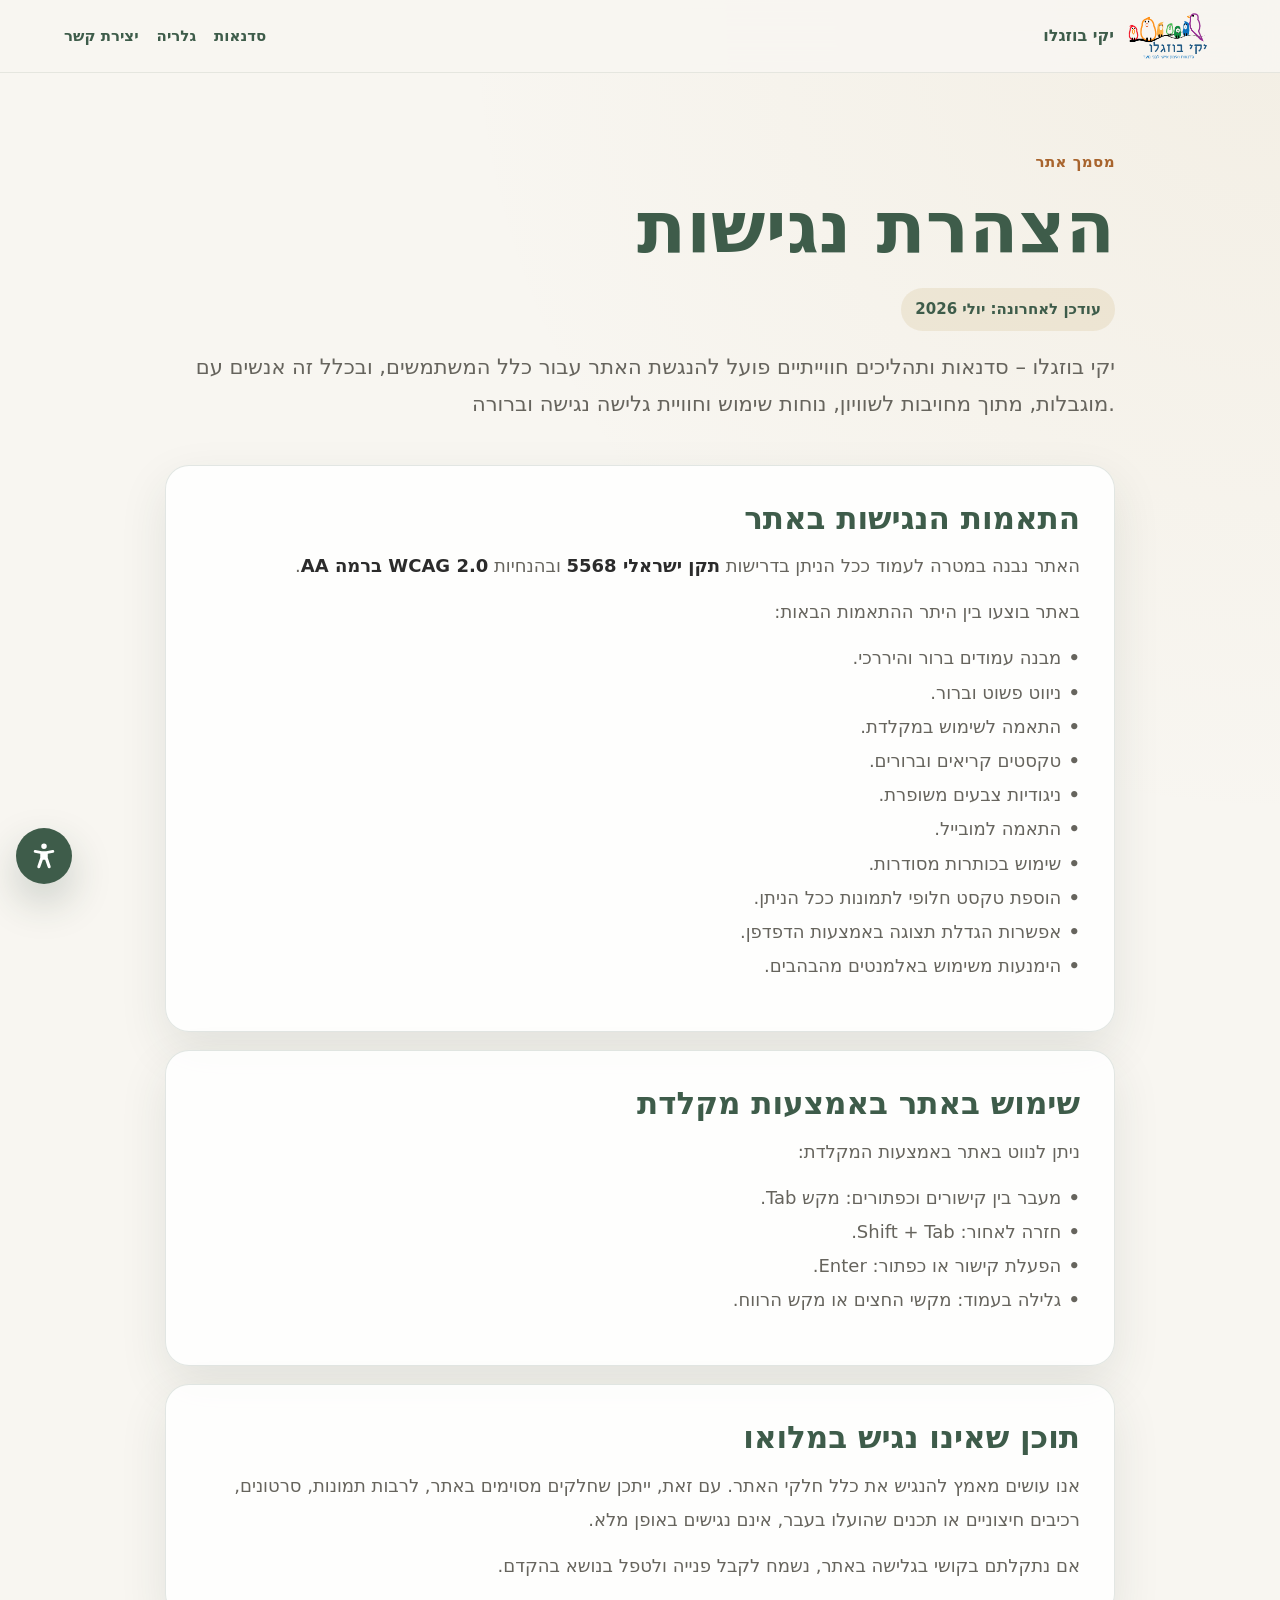
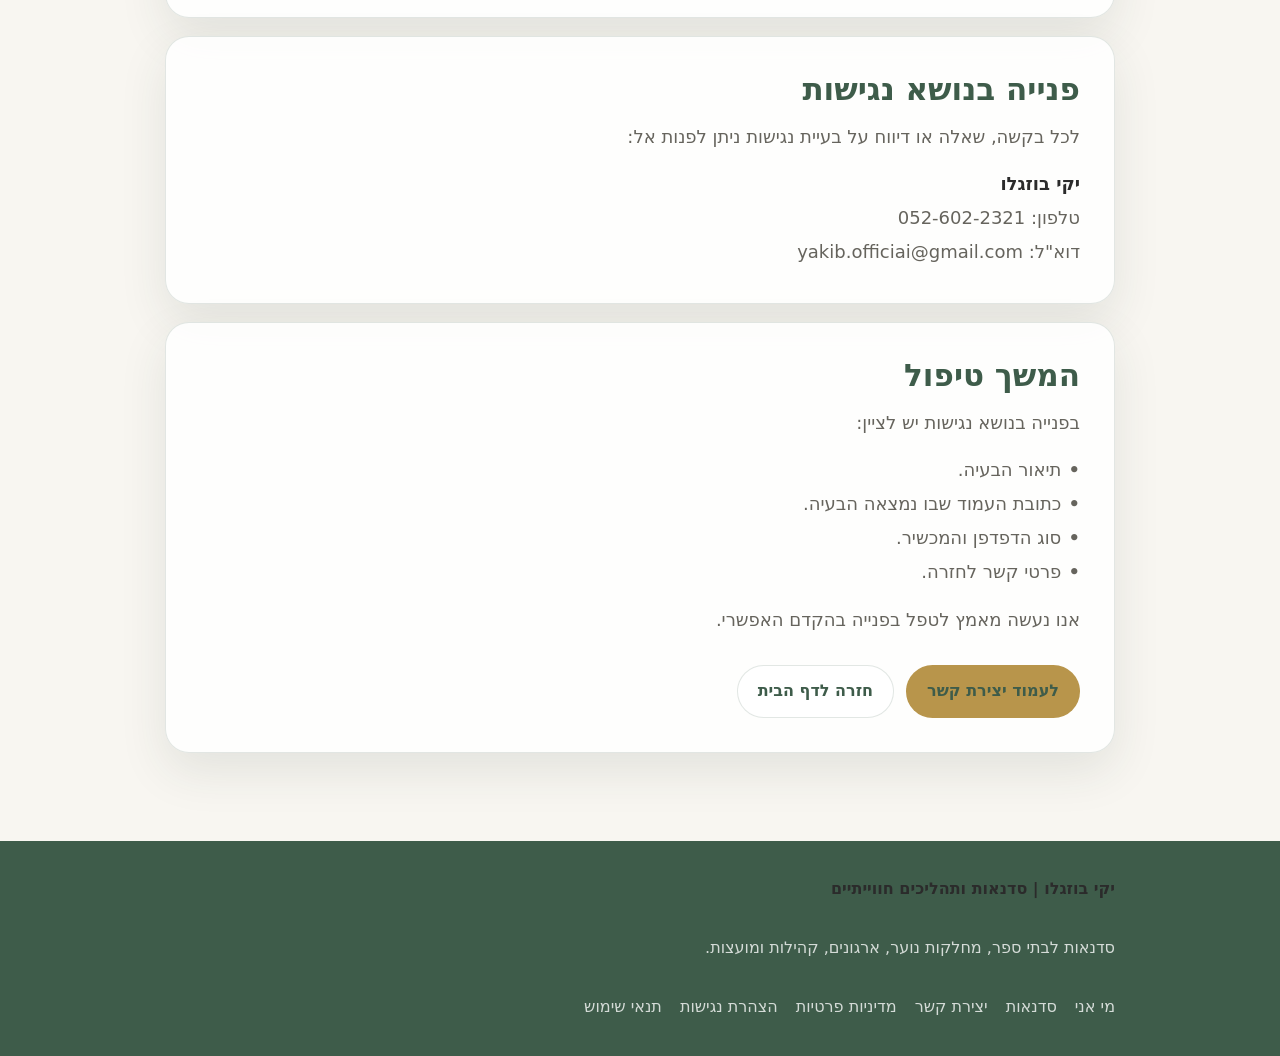
==== accessibility.html @ ad482c06 "Add files via upload" ====
<!doctype html>
<html lang="he" dir="ltr">
  <head>
    <meta charset="utf-8">
    <meta name="viewport" content="width=device-width, initial-scale=1">
    <title>הצהרת נגישות | יקי בוזגלו</title>
    <style>
      :root {
        --forest: #3e5c4a;
        --olive: #6f7f55;
        --cream: #f8f6f1;
        --sand: #ebe5d7;
        --gold: #b8954b;
        --ink: #2b2b2b;
        --muted: #66645d;
        --white: #ffffff;
        --line: rgba(62, 92, 74, .15);
        --gold-strong: #a8642d;
        --shadow: 0 18px 48px rgba(38, 63, 49, .1);
        --radius: 24px;
      }

      * { box-sizing: border-box; }

      html {
        scroll-behavior: smooth;
        direction: ltr;
      }

      body {
        margin: 0;
        background:
          radial-gradient(circle at top right, rgba(184, 149, 75, .08), transparent 28%),
          var(--cream);
        color: var(--ink);
        font-family: system-ui, -apple-system, BlinkMacSystemFont, "Segoe UI", sans-serif;
        line-height: 1.8;
        direction: ltr;
        overflow-x: hidden;
      }

      a {
        color: inherit;
      }

      .site-header {
        position: sticky;
        top: 0;
        z-index: 10;
        display: flex;
        align-items: center;
        justify-content: space-between;
        gap: 24px;
        padding: 12px clamp(18px, 5vw, 72px);
        background: rgba(248, 246, 241, .92);
        backdrop-filter: blur(18px);
        border-bottom: 1px solid rgba(62, 92, 74, .1);
        direction: rtl;
      }

      .brand {
        display: inline-flex;
        align-items: center;
        gap: 10px;
        color: var(--forest);
        font-weight: 900;
        text-decoration: none;
      }

      .brand img {
        width: 92px;
        height: 48px;
        object-fit: contain;
      }

      .top-links {
        display: flex;
        align-items: center;
        gap: 18px;
        color: var(--forest);
        font-size: 15px;
        font-weight: 800;
      }

      .top-links a {
        text-decoration: none;
      }

      .content-shell {
        width: calc(100% - 36px);
        max-width: 950px;
        margin-inline: auto;
        padding: clamp(38px, 6vw, 76px) 0 clamp(48px, 7vw, 88px);
        direction: ltr;
        text-align: right;
      }

      .page-hero {
        margin-bottom: clamp(24px, 4vw, 42px);
        direction: ltr;
      }

      .eyebrow {
        margin: 0 0 8px;
        color: var(--gold-strong);
        font-size: 15px;
        font-weight: 900;
        letter-spacing: .03em;
      }

      h1,
      h2 {
        margin: 0;
        color: var(--forest);
        line-height: 1.2;
      }

      h1 {
        font-size: clamp(42px, 7vw, 72px);
        overflow-wrap: anywhere;
      }

      .intro {
        margin: 18px 0 0;
        color: var(--muted);
        font-size: clamp(18px, 2vw, 21px);
        line-height: 1.75;
      }

      .updated {
        display: inline-flex;
        margin-top: 18px;
        padding: 8px 14px;
        border-radius: 999px;
        background: rgba(184, 149, 75, .14);
        color: var(--forest);
        font-size: 15px;
        font-weight: 900;
      }

      .accessibility-list {
        display: grid;
        gap: 18px;
      }

      .accessibility-card {
        scroll-margin-top: 96px;
        padding: clamp(22px, 3.5vw, 34px);
        border: 1px solid var(--line);
        border-radius: var(--radius);
        background: rgba(255, 255, 255, .86);
        box-shadow: var(--shadow);
        direction: rtl;
        text-align: right;
      }

      .accessibility-card h2 {
        margin-bottom: 12px;
        font-size: clamp(24px, 3vw, 31px);
        overflow-wrap: anywhere;
      }

      .accessibility-card p,
      .accessibility-card li {
        color: var(--muted);
        font-size: 18px;
        line-height: 1.9;
        overflow-wrap: anywhere;
      }

      .accessibility-card p {
        margin: 0 0 12px;
      }

      .accessibility-card p:last-child {
        margin-bottom: 0;
      }

      .accessibility-card ul {
        margin: 8px 0 14px;
        padding: 0;
        direction: rtl;
        text-align: right;
        list-style: none;
      }

      .accessibility-card li {
        display: grid;
        grid-template-columns: auto 1fr;
        gap: .45rem;
        align-items: start;
        direction: rtl;
        text-align: right;
      }

      .accessibility-card li::before {
        content: "•";
        color: var(--muted);
        font-weight: 900;
        line-height: inherit;
      }

      strong {
        color: var(--ink);
        font-weight: 900;
      }

      .actions {
        display: flex;
        flex-wrap: wrap;
        gap: 12px;
        margin-top: 28px;
      }

      .button {
        display: inline-flex;
        align-items: center;
        justify-content: center;
        min-height: 46px;
        padding: 11px 20px;
        border-radius: 999px;
        border: 1px solid transparent;
        background: var(--gold);
        color: var(--forest);
        font-weight: 900;
        text-decoration: none;
        transition: transform .22s ease, box-shadow .22s ease;
      }

      .button:hover {
        transform: translateY(-2px);
        box-shadow: 0 14px 32px rgba(38, 63, 49, .13);
      }

      .button.secondary {
        border-color: var(--line);
        background: var(--white);
      }

      .site-footer {
        padding: 34px clamp(18px, 5vw, 72px);
        background: var(--forest);
        color: var(--white);
        direction: rtl;
      }

      .footer-inner {
        width: min(950px, 100%);
        margin-inline: auto;
        display: grid;
        gap: 14px;
      }

      .site-footer p,
      .site-footer a {
        color: rgba(255, 255, 255, .78);
      }

      .footer-links {
        display: flex;
        flex-wrap: wrap;
        gap: 10px 18px;
      }

      .footer-links a {
        text-decoration: none;
      }

      @media (max-width: 640px) {
        .site-header {
          justify-content: center;
          padding-block: 8px;
        }

        .brand img {
          width: 86px;
          height: 44px;
        }

        .brand span,
        .top-links {
          display: none;
        }

        .content-shell {
          width: 100%;
          max-width: none;
          padding: 34px 14px 48px;
        }

        .accessibility-card {
          width: 100%;
          padding: 20px;
          border-radius: 20px;
        }

        h1 {
          font-size: 34px;
        }

        .accessibility-card h2 {
          font-size: 22px;
        }

        .accessibility-card p,
        .accessibility-card li {
          font-size: 16px;
          line-height: 1.85;
        }
      }
    </style>
    <link rel="stylesheet" href="assets/css/accessibility-widget.css">
  </head>
  <body>
    <header class="site-header">
      <a class="brand" href="index.html" aria-label="חזרה לדף הבית">
        <img src="assets/images/logo.png" alt="לוגו יקי בוזגלו">
        <span>יקי בוזגלו</span>
      </a>
      <nav class="top-links" aria-label="ניווט עמוד הצהרת נגישות">
        <a href="index.html#workshops">סדנאות</a>
        <a href="index.html#gallery">גלריה</a>
        <a href="index.html#contact">יצירת קשר</a>
      </nav>
    </header>

    <main class="content-shell">
      <section class="page-hero" aria-labelledby="accessibility-title">
        <p class="eyebrow">מסמך אתר</p>
        <h1 id="accessibility-title">הצהרת נגישות</h1>
        <span class="updated">עודכן לאחרונה: יולי 2026</span>
        <p class="intro">יקי בוזגלו – סדנאות ותהליכים חווייתיים פועל להנגשת האתר עבור כלל המשתמשים, ובכלל זה אנשים עם מוגבלות, מתוך מחויבות לשוויון, נוחות שימוש וחוויית גלישה נגישה וברורה.</p>
      </section>

      <section class="accessibility-list" aria-label="סעיפי הצהרת הנגישות">
        <article class="accessibility-card" id="site-adjustments">
          <h2>התאמות הנגישות באתר</h2>
          <p>האתר נבנה במטרה לעמוד ככל הניתן בדרישות <strong>תקן ישראלי 5568</strong> ובהנחיות <strong>WCAG 2.0 ברמה AA</strong>.</p>
          <p>באתר בוצעו בין היתר ההתאמות הבאות:</p>
          <ul>
            <li>מבנה עמודים ברור והיררכי.</li>
            <li>ניווט פשוט וברור.</li>
            <li>התאמה לשימוש במקלדת.</li>
            <li>טקסטים קריאים וברורים.</li>
            <li>ניגודיות צבעים משופרת.</li>
            <li>התאמה למובייל.</li>
            <li>שימוש בכותרות מסודרות.</li>
            <li>הוספת טקסט חלופי לתמונות ככל הניתן.</li>
            <li>אפשרות הגדלת תצוגה באמצעות הדפדפן.</li>
            <li>הימנעות משימוש באלמנטים מהבהבים.</li>
          </ul>
        </article>

        <article class="accessibility-card" id="keyboard-use">
          <h2>שימוש באתר באמצעות מקלדת</h2>
          <p>ניתן לנווט באתר באמצעות המקלדת:</p>
          <ul>
            <li>מעבר בין קישורים וכפתורים: מקש Tab.</li>
            <li>חזרה לאחור: Shift + Tab.</li>
            <li>הפעלת קישור או כפתור: Enter.</li>
            <li>גלילה בעמוד: מקשי החצים או מקש הרווח.</li>
          </ul>
        </article>

        <article class="accessibility-card" id="partial-accessibility">
          <h2>תוכן שאינו נגיש במלואו</h2>
          <p>אנו עושים מאמץ להנגיש את כלל חלקי האתר. עם זאת, ייתכן שחלקים מסוימים באתר, לרבות תמונות, סרטונים, רכיבים חיצוניים או תכנים שהועלו בעבר, אינם נגישים באופן מלא.</p>
          <p>אם נתקלתם בקושי בגלישה באתר, נשמח לקבל פנייה ולטפל בנושא בהקדם.</p>
        </article>

        <article class="accessibility-card" id="accessibility-contact">
          <h2>פנייה בנושא נגישות</h2>
          <p>לכל בקשה, שאלה או דיווח על בעיית נגישות ניתן לפנות אל:</p>
          <p><strong>יקי בוזגלו</strong><br>טלפון: 052-602-2321<br>דוא"ל: yakib.officiai@gmail.com</p>
        </article>

        <article class="accessibility-card" id="follow-up">
          <h2>המשך טיפול</h2>
          <p>בפנייה בנושא נגישות יש לציין:</p>
          <ul>
            <li>תיאור הבעיה.</li>
            <li>כתובת העמוד שבו נמצאה הבעיה.</li>
            <li>סוג הדפדפן והמכשיר.</li>
            <li>פרטי קשר לחזרה.</li>
          </ul>
          <p>אנו נעשה מאמץ לטפל בפנייה בהקדם האפשרי.</p>
          <div class="actions">
            <a class="button" href="index.html#contact">לעמוד יצירת קשר</a>
            <a class="button secondary" href="index.html">חזרה לדף הבית</a>
          </div>
        </article>
      </section>
    </main>

    <footer class="site-footer">
      <div class="footer-inner">
        <strong>יקי בוזגלו | סדנאות ותהליכים חווייתיים</strong>
        <p>סדנאות לבתי ספר, מחלקות נוער, ארגונים, קהילות ומועצות.</p>
        <div class="footer-links">
          <a href="index.html#about">מי אני</a>
          <a href="index.html#workshops">סדנאות</a>
          <a href="index.html#contact">יצירת קשר</a>
          <a href="privacy.html">מדיניות פרטיות</a>
          <a href="accessibility.html">הצהרת נגישות</a>
          <a href="terms.html">תנאי שימוש</a>
        </div>
      </div>
    </footer>
    <script src="assets/js/accessibility-widget.js"></script>
  </body>
</html>
---- assets/css/accessibility-widget.css ----
.accessibility-widget {
  position: fixed;
  left: max(16px, env(safe-area-inset-left));
  bottom: max(16px, env(safe-area-inset-bottom));
  z-index: 9999;
  direction: rtl;
  font-family: system-ui, -apple-system, BlinkMacSystemFont, "Segoe UI", sans-serif;
}

.accessibility-toggle {
  width: 56px;
  height: 56px;
  display: grid;
  place-items: center;
  border: 0;
  border-radius: 50%;
  background: #3e5c4a;
  color: #ffffff;
  box-shadow: 0 18px 42px rgba(38, 63, 49, .22);
  cursor: pointer;
  transition: transform .22s ease, box-shadow .22s ease, background .22s ease;
}

.accessibility-toggle:hover,
.accessibility-toggle:focus-visible {
  transform: translateY(-2px);
  background: #324d3d;
  box-shadow: 0 20px 48px rgba(38, 63, 49, .28);
}

.accessibility-toggle:focus-visible,
.accessibility-panel button:focus-visible {
  outline: 3px solid #b8954b;
  outline-offset: 3px;
}

.accessibility-toggle svg {
  width: 30px;
  height: 30px;
  fill: currentColor;
}

.accessibility-panel {
  position: absolute;
  left: 0;
  bottom: 70px;
  width: min(310px, calc(100vw - 32px));
  padding: 16px;
  border: 1px solid rgba(62, 92, 74, .16);
  border-radius: 22px;
  background: rgba(255, 255, 255, .96);
  box-shadow: 0 24px 70px rgba(38, 63, 49, .18);
  color: #2b2b2b;
  opacity: 0;
  visibility: hidden;
  transform: translateY(10px);
  transition: opacity .2s ease, transform .2s ease, visibility .2s ease;
}

.accessibility-widget.is-open .accessibility-panel {
  opacity: 1;
  visibility: visible;
  transform: translateY(0);
}

.accessibility-panel h2 {
  margin: 0 0 6px;
  color: #3e5c4a;
  font-size: 20px;
  line-height: 1.25;
}

.accessibility-panel p {
  margin: 0 0 12px;
  color: #66645d;
  font-size: 14px;
  line-height: 1.55;
}

.accessibility-actions {
  display: grid;
  gap: 8px;
}

.accessibility-actions button {
  width: 100%;
  min-height: 42px;
  display: flex;
  align-items: center;
  justify-content: space-between;
  gap: 12px;
  padding: 9px 12px;
  border: 1px solid rgba(62, 92, 74, .14);
  border-radius: 14px;
  background: #f8f6f1;
  color: #2b2b2b;
  font: inherit;
  font-size: 15px;
  font-weight: 800;
  text-align: right;
  cursor: pointer;
  transition: background .18s ease, border-color .18s ease, transform .18s ease;
}

.accessibility-actions button:hover {
  transform: translateY(-1px);
  border-color: rgba(184, 149, 75, .38);
  background: #ffffff;
}

.accessibility-actions button[aria-pressed="true"] {
  border-color: rgba(62, 92, 74, .45);
  background: rgba(62, 92, 74, .1);
  color: #3e5c4a;
}

.accessibility-actions .accessibility-reset {
  margin-top: 4px;
  justify-content: center;
  background: #3e5c4a;
  color: #ffffff;
}

html[data-accessibility-text="large"] body :where(p, li, a, button, input, textarea, select, label, span, h1, h2, h3, h4, h5, h6) {
  font-size: calc(1em * 1.1) !important;
}

html[data-accessibility-text="small"] body :where(p, li, a, button, input, textarea, select, label, span, h1, h2, h3, h4, h5, h6) {
  font-size: calc(1em * .94) !important;
}

html.accessibility-readable-font body,
html.accessibility-readable-font body * {
  font-family: Arial, Helvetica, sans-serif !important;
}

html.accessibility-highlight-links a {
  text-decoration: underline !important;
  text-decoration-thickness: 2px !important;
  text-underline-offset: .22em !important;
}

html.accessibility-high-contrast body {
  background: #ffffff !important;
  color: #111111 !important;
}

html.accessibility-high-contrast body :where(p, li, span, h1, h2, h3, h4, h5, h6, label, strong) {
  color: #111111 !important;
}

html.accessibility-high-contrast body :where(a, button) {
  color: #000000 !important;
}

html.accessibility-high-contrast body :where(.card, .policy-card, .term-card, .accessibility-card, .workshop-card, .contact-panel, .team-panel, .partners-carousel, .accessibility-panel) {
  border-color: #000000 !important;
  background: #ffffff !important;
  box-shadow: none !important;
}

html.accessibility-dark-mode body {
  background: #171b18 !important;
  color: #f8f6f1 !important;
}

html.accessibility-dark-mode body :where(.section, .soft-band, .card, .policy-card, .term-card, .accessibility-card, .workshop-card, .contact-panel, .team-panel, .partners-carousel, .accessibility-panel) {
  background: #202820 !important;
  color: #f8f6f1 !important;
  border-color: rgba(248, 246, 241, .22) !important;
}

html.accessibility-dark-mode body :where(p, li, span, h1, h2, h3, h4, h5, h6, label, strong, a) {
  color: #f8f6f1 !important;
}

@media (max-width: 640px) {
  .accessibility-toggle {
    width: 50px;
    height: 50px;
  }

  .accessibility-toggle svg {
    width: 27px;
    height: 27px;
  }

  .accessibility-panel {
    bottom: 62px;
  }
}
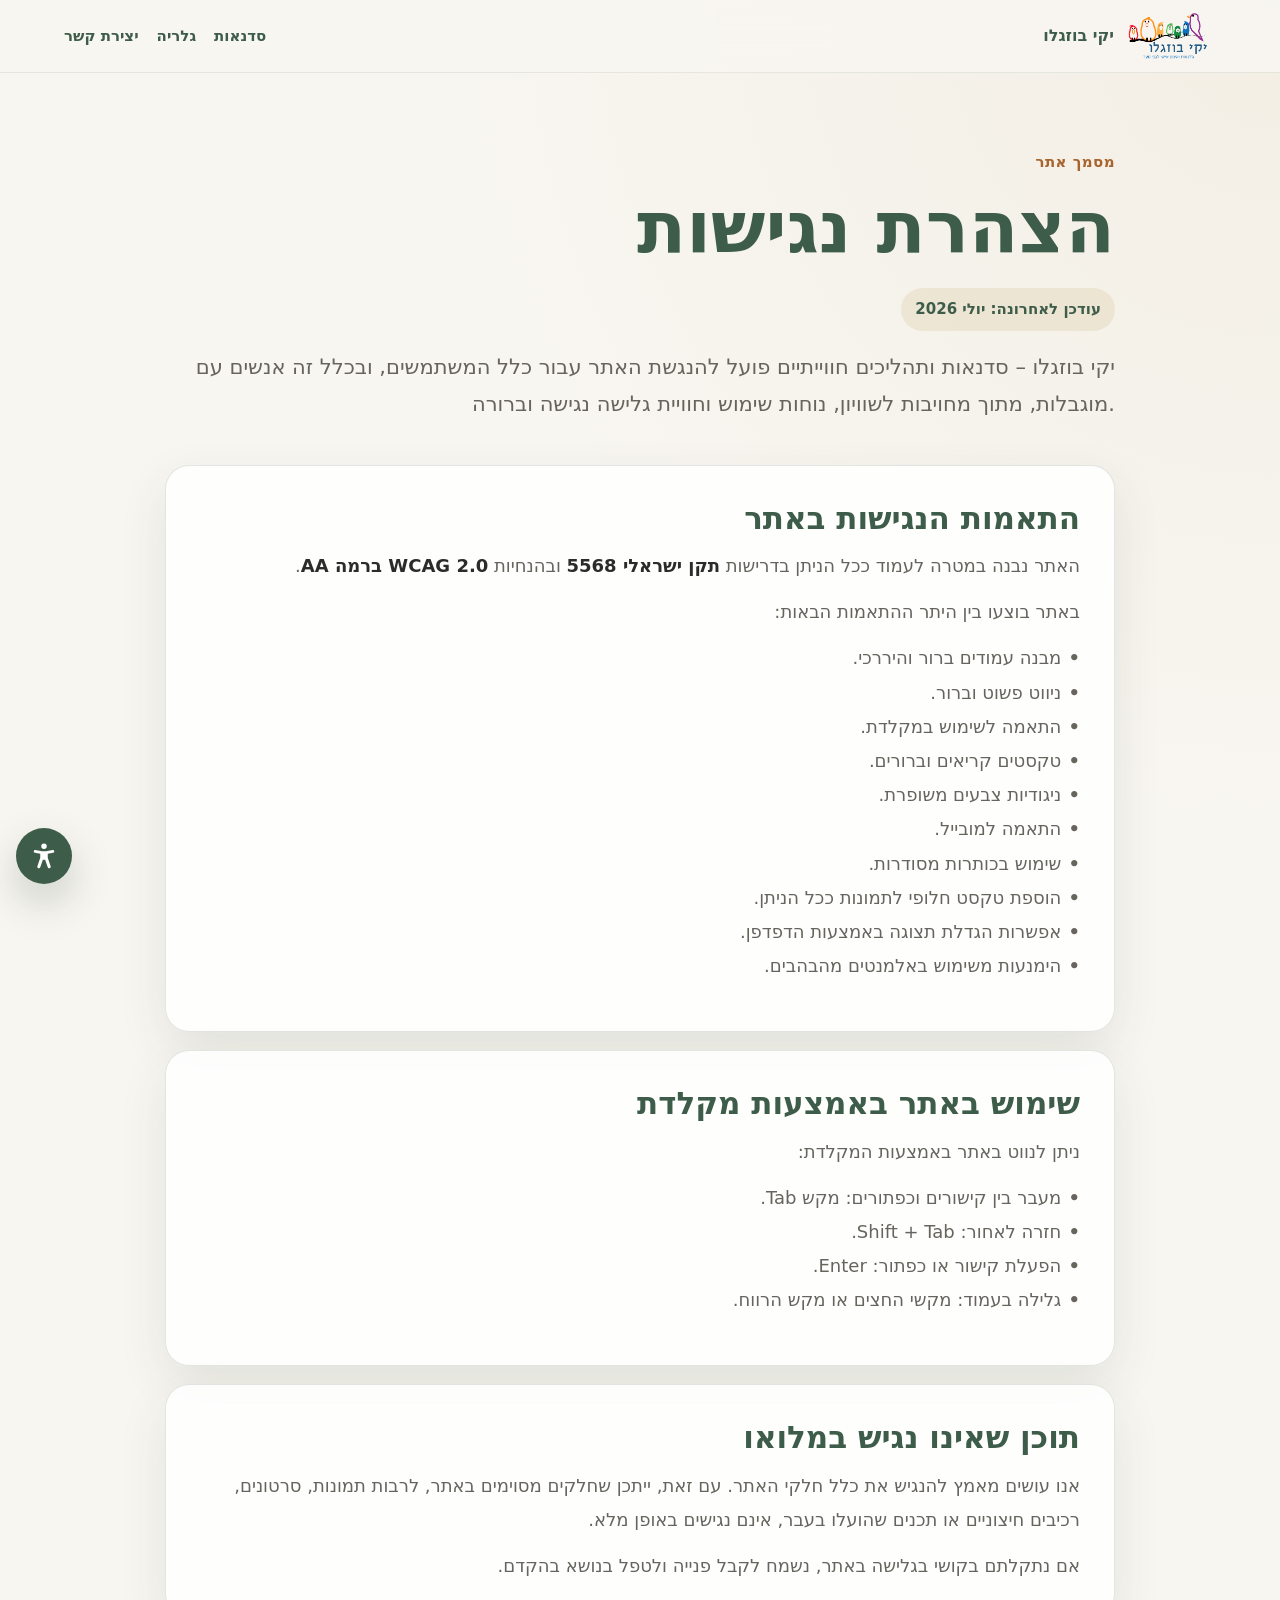
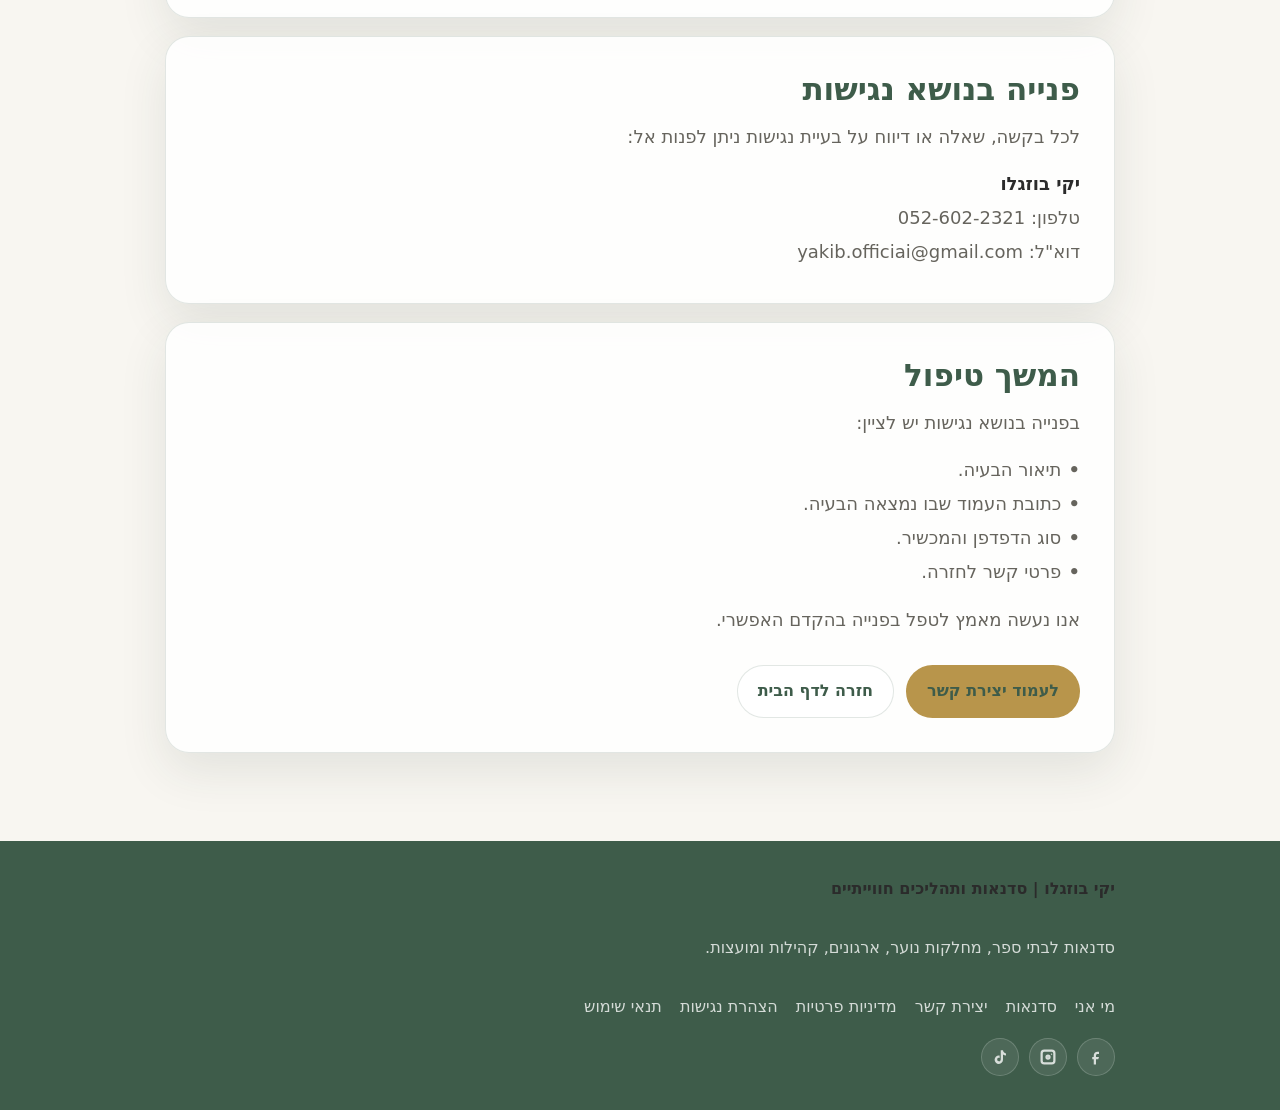
==== commit 56731b57: "Fix Netlify form detection" ====
--- a/accessibility.html
+++ b/accessibility.html
@@ -266,6 +266,52 @@
         text-decoration: none;
       }
 
+      .social-links {
+        display: flex;
+        flex-wrap: wrap;
+        align-items: center;
+        gap: 10px;
+        margin-top: 2px;
+      }
+
+      .social-link {
+        display: inline-flex;
+        width: 38px;
+        height: 38px;
+        align-items: center;
+        justify-content: center;
+        border: 1px solid rgba(255, 255, 255, .18);
+        border-radius: 999px;
+        background: rgba(255, 255, 255, .08);
+        color: var(--white);
+        text-decoration: none;
+        transition: transform .22s ease, background .22s ease, border-color .22s ease;
+      }
+
+      .social-link:hover {
+        transform: translateY(-2px);
+        border-color: rgba(255, 255, 255, .34);
+        background: rgba(255, 255, 255, .15);
+      }
+
+      .social-link svg {
+        width: 18px;
+        height: 18px;
+        fill: currentColor;
+      }
+
+      .sr-only {
+        position: absolute;
+        width: 1px;
+        height: 1px;
+        padding: 0;
+        margin: -1px;
+        overflow: hidden;
+        clip: rect(0, 0, 0, 0);
+        white-space: nowrap;
+        border: 0;
+      }
+
       @media (max-width: 640px) {
         .site-header {
           justify-content: center;
@@ -404,8 +450,20 @@
           <a href="accessibility.html">הצהרת נגישות</a>
           <a href="terms.html">תנאי שימוש</a>
         </div>
+        <div class="social-links" aria-label="רשתות חברתיות">
+          <a class="social-link" href="coming-soon.html" data-social-link="facebook" aria-label="Facebook">
+            <svg viewBox="0 0 24 24" aria-hidden="true"><path d="M14 8h2V5h-2c-3 0-5 2-5 5v2H7v3h2v7h3v-7h3l1-3h-4v-2c0-1.1.9-2 2-2Z"/></svg>
+          </a>
+          <a class="social-link" href="coming-soon.html" data-social-link="instagram" aria-label="Instagram">
+            <svg viewBox="0 0 24 24" aria-hidden="true"><path d="M7 2h10a5 5 0 0 1 5 5v10a5 5 0 0 1-5 5H7a5 5 0 0 1-5-5V7a5 5 0 0 1 5-5Zm0 3a2 2 0 0 0-2 2v10a2 2 0 0 0 2 2h10a2 2 0 0 0 2-2V7a2 2 0 0 0-2-2H7Zm5 3.5A3.5 3.5 0 1 1 12 15.5 3.5 3.5 0 0 1 12 8.5Zm0 3A.5.5 0 1 0 12 12.5.5.5 0 0 0 12 11.5Zm4.8-4.2a.9.9 0 1 1 0 1.8.9.9 0 0 1 0-1.8Z"/></svg>
+          </a>
+          <a class="social-link" href="coming-soon.html" data-social-link="tiktok" aria-label="TikTok">
+            <svg viewBox="0 0 24 24" aria-hidden="true"><path d="M16 3c.3 2.2 1.7 3.8 4 4.2V10a7.2 7.2 0 0 1-4-1.2v6.6A5.6 5.6 0 1 1 10.4 10c.4 0 .8 0 1.1.1v3.1a2.4 2.4 0 1 0 1.5 2.2V3h3Z"/></svg>
+          </a>
+        </div>
       </div>
     </footer>
+    <script src="assets/js/social-links.js"></script>
     <script src="assets/js/accessibility-widget.js"></script>
   </body>
 </html>
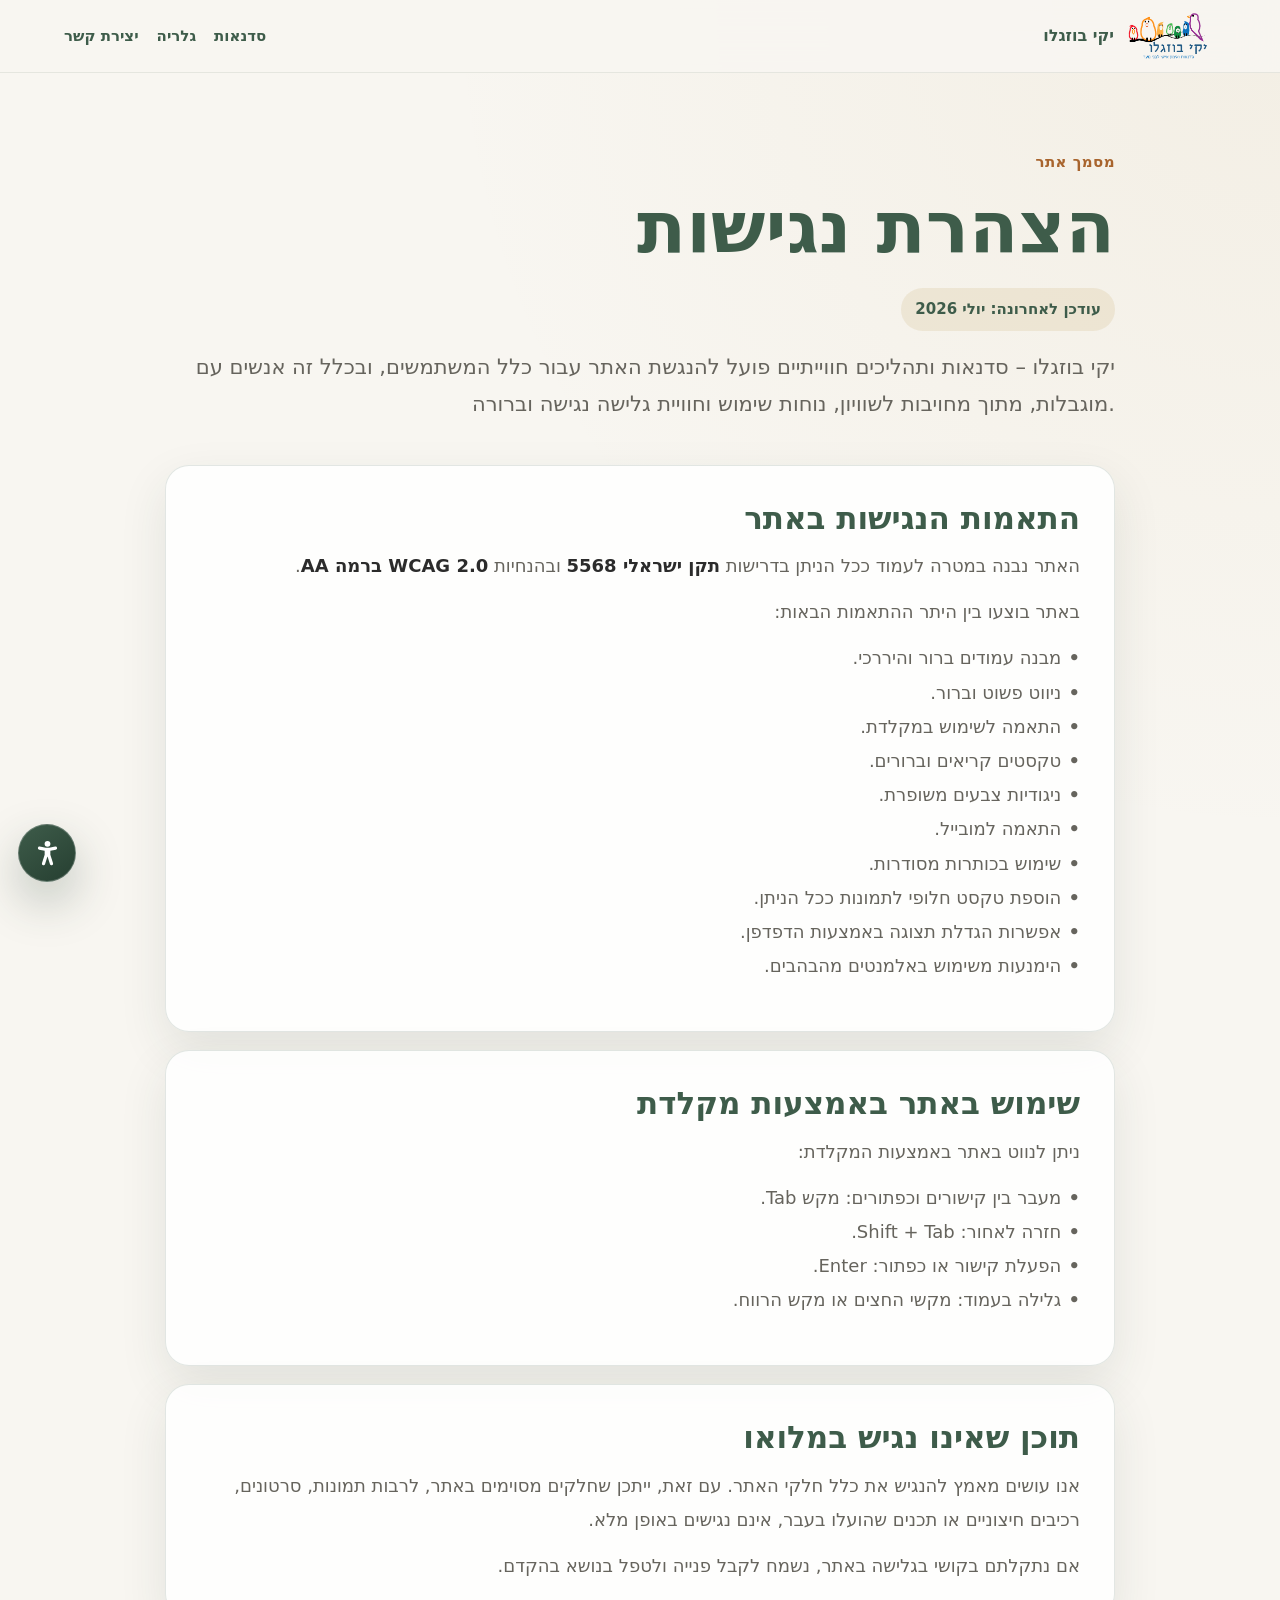
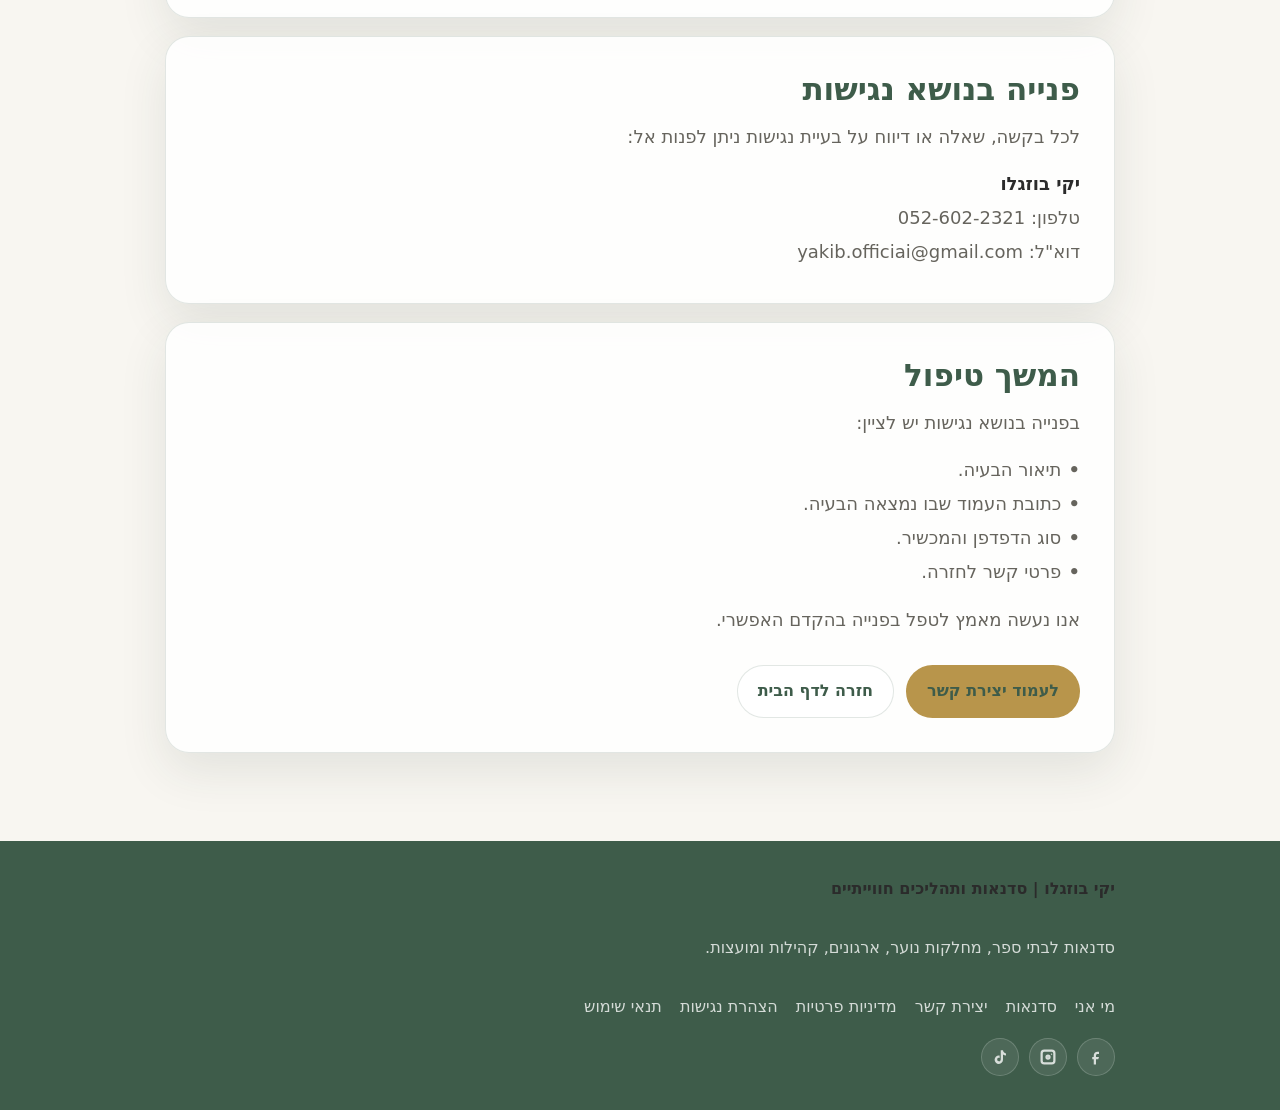
==== commit ec05000d: "Improve internal return scroll behavior" ====
--- a/accessibility.html
+++ b/accessibility.html
@@ -359,7 +359,7 @@
   </head>
   <body>
     <header class="site-header">
-      <a class="brand" href="index.html" aria-label="חזרה לדף הבית">
+      <a class="brand" href="index.html?restoreScroll=1" aria-label="חזרה לדף הבית">
         <img src="assets/images/logo.png" alt="לוגו יקי בוזגלו">
         <span>יקי בוזגלו</span>
       </a>
@@ -432,7 +432,7 @@
           <p>אנו נעשה מאמץ לטפל בפנייה בהקדם האפשרי.</p>
           <div class="actions">
             <a class="button" href="index.html#contact">לעמוד יצירת קשר</a>
-            <a class="button secondary" href="index.html">חזרה לדף הבית</a>
+            <a class="button secondary" href="index.html?restoreScroll=1">חזרה לדף הבית</a>
           </div>
         </article>
       </section>
--- a/assets/css/accessibility-widget.css
+++ b/assets/css/accessibility-widget.css
@@ -1,22 +1,22 @@
 .accessibility-widget {
   position: fixed;
-  left: max(16px, env(safe-area-inset-left));
-  bottom: max(16px, env(safe-area-inset-bottom));
+  left: max(18px, env(safe-area-inset-left));
+  bottom: max(18px, env(safe-area-inset-bottom));
   z-index: 9999;
   direction: rtl;
   font-family: system-ui, -apple-system, BlinkMacSystemFont, "Segoe UI", sans-serif;
 }
 
 .accessibility-toggle {
-  width: 56px;
-  height: 56px;
+  width: 58px;
+  height: 58px;
   display: grid;
   place-items: center;
-  border: 0;
+  border: 1px solid rgba(255, 255, 255, .24);
   border-radius: 50%;
-  background: #3e5c4a;
-  color: #ffffff;
-  box-shadow: 0 18px 42px rgba(38, 63, 49, .22);
+  background: linear-gradient(145deg, #3e5c4a, #263f31);
+  color: #ffffff;
+  box-shadow: 0 20px 48px rgba(38, 63, 49, .28);
   cursor: pointer;
   transition: transform .22s ease, box-shadow .22s ease, background .22s ease;
 }
@@ -24,109 +24,300 @@
 .accessibility-toggle:hover,
 .accessibility-toggle:focus-visible {
   transform: translateY(-2px);
-  background: #324d3d;
-  box-shadow: 0 20px 48px rgba(38, 63, 49, .28);
+  box-shadow: 0 24px 58px rgba(38, 63, 49, .34);
 }
 
 .accessibility-toggle:focus-visible,
-.accessibility-panel button:focus-visible {
-  outline: 3px solid #b8954b;
+.accessibility-panel :where(button, a):focus-visible {
+  outline: 3px solid #c97f3d;
   outline-offset: 3px;
 }
 
 .accessibility-toggle svg {
-  width: 30px;
-  height: 30px;
+  width: 31px;
+  height: 31px;
   fill: currentColor;
 }
 
+.accessibility-backdrop {
+  position: fixed;
+  inset: 0;
+  z-index: -1;
+  background: rgba(18, 23, 19, .2);
+  opacity: 0;
+  transition: opacity .22s ease;
+}
+
+.accessibility-widget.is-open .accessibility-backdrop {
+  opacity: 1;
+}
+
 .accessibility-panel {
-  position: absolute;
+  position: fixed;
   left: 0;
-  bottom: 70px;
-  width: min(310px, calc(100vw - 32px));
-  padding: 16px;
-  border: 1px solid rgba(62, 92, 74, .16);
-  border-radius: 22px;
-  background: rgba(255, 255, 255, .96);
-  box-shadow: 0 24px 70px rgba(38, 63, 49, .18);
+  top: 0;
+  bottom: 0;
+  width: min(430px, calc(100vw - 18px));
+  display: grid;
+  grid-template-rows: auto 1fr auto;
+  overflow: hidden;
+  border-right: 1px solid rgba(62, 92, 74, .15);
+  border-radius: 0 28px 28px 0;
+  background: #ffffff;
+  box-shadow: 24px 0 80px rgba(24, 38, 29, .24);
   color: #2b2b2b;
   opacity: 0;
   visibility: hidden;
-  transform: translateY(10px);
-  transition: opacity .2s ease, transform .2s ease, visibility .2s ease;
+  transform: translateX(-104%);
+  transition: opacity .24s ease, transform .24s ease, visibility .24s ease;
 }
 
 .accessibility-widget.is-open .accessibility-panel {
   opacity: 1;
   visibility: visible;
-  transform: translateY(0);
+  transform: translateX(0);
+}
+
+.accessibility-panel-header {
+  min-height: 142px;
+  display: grid;
+  grid-template-columns: auto 1fr;
+  align-items: start;
+  gap: 18px;
+  padding: 24px 26px 30px;
+  background: linear-gradient(135deg, #263f31, #3e5c4a);
+  color: #ffffff;
+}
+
+.accessibility-close {
+  width: 44px;
+  height: 44px;
+  display: grid;
+  place-items: center;
+  border: 1px solid rgba(255, 255, 255, .34);
+  border-radius: 50%;
+  background: rgba(255, 255, 255, .1);
+  color: #ffffff;
+  font-size: 31px;
+  line-height: 1;
+  cursor: pointer;
+}
+
+.accessibility-kicker {
+  display: inline-flex;
+  margin-bottom: 8px;
+  color: #f3c476;
+  font-size: 14px;
+  font-weight: 800;
 }
 
 .accessibility-panel h2 {
-  margin: 0 0 6px;
-  color: #3e5c4a;
+  margin: 0;
+  color: #ffffff;
+  font-size: 34px;
+  line-height: 1.15;
+}
+
+.accessibility-panel-body {
+  padding: 22px;
+  overflow-y: auto;
+  overscroll-behavior: contain;
+  background:
+    radial-gradient(circle at 18% 0%, rgba(201, 127, 61, .08), transparent 34%),
+    #f8f6f1;
+}
+
+.accessibility-group {
+  border: 1px solid rgba(62, 92, 74, .12);
+  border-radius: 22px;
+  background: rgba(255, 255, 255, .9);
+  box-shadow: 0 12px 32px rgba(38, 63, 49, .08);
+}
+
+.accessibility-group + .accessibility-group {
+  margin-top: 14px;
+}
+
+.accessibility-group-toggle {
+  width: 100%;
+  min-height: 64px;
+  display: grid;
+  grid-template-columns: 42px 1fr auto;
+  align-items: center;
+  gap: 12px;
+  padding: 12px 14px;
+  border: 0;
+  background: transparent;
+  color: #263f31;
+  font: inherit;
+  font-size: 18px;
+  font-weight: 900;
+  text-align: right;
+  cursor: pointer;
+}
+
+.accessibility-group-icon,
+.accessibility-control-icon {
+  display: grid;
+  place-items: center;
+  color: #263f31;
+  font-weight: 900;
+}
+
+.accessibility-group-icon {
+  width: 42px;
+  height: 42px;
+  border-radius: 16px;
+  background: rgba(201, 127, 61, .13);
+  color: #c97f3d;
   font-size: 20px;
-  line-height: 1.25;
-}
-
-.accessibility-panel p {
-  margin: 0 0 12px;
-  color: #66645d;
-  font-size: 14px;
-  line-height: 1.55;
-}
-
-.accessibility-actions {
-  display: grid;
+}
+
+.accessibility-group-chevron {
+  color: #c97f3d;
+  font-size: 22px;
+  transition: transform .2s ease;
+}
+
+.accessibility-group-toggle[aria-expanded="true"] .accessibility-group-chevron {
+  transform: rotate(180deg);
+}
+
+.accessibility-group-panel {
+  display: grid;
+  grid-template-columns: repeat(2, minmax(0, 1fr));
+  gap: 12px;
+  padding: 0 14px 16px;
+}
+
+.accessibility-option,
+.accessibility-stepper {
+  min-height: 112px;
+  display: grid;
+  align-content: center;
+  justify-items: center;
   gap: 8px;
-}
-
-.accessibility-actions button {
-  width: 100%;
-  min-height: 42px;
-  display: flex;
-  align-items: center;
-  justify-content: space-between;
-  gap: 12px;
-  padding: 9px 12px;
+  padding: 14px 10px;
   border: 1px solid rgba(62, 92, 74, .14);
-  border-radius: 14px;
-  background: #f8f6f1;
+  border-radius: 18px;
+  background: #ffffff;
   color: #2b2b2b;
   font: inherit;
   font-size: 15px;
-  font-weight: 800;
-  text-align: right;
-  cursor: pointer;
-  transition: background .18s ease, border-color .18s ease, transform .18s ease;
-}
-
-.accessibility-actions button:hover {
-  transform: translateY(-1px);
-  border-color: rgba(184, 149, 75, .38);
+  font-weight: 850;
+  text-align: center;
+  cursor: pointer;
+  transition: transform .18s ease, border-color .18s ease, box-shadow .18s ease, background .18s ease;
+}
+
+.accessibility-option:hover,
+.accessibility-stepper:hover {
+  transform: translateY(-2px);
+  border-color: rgba(201, 127, 61, .42);
+  box-shadow: 0 12px 26px rgba(38, 63, 49, .1);
+}
+
+.accessibility-option[aria-pressed="true"] {
+  border-color: rgba(38, 63, 49, .55);
+  background: #263f31;
+  color: #ffffff;
+}
+
+.accessibility-option[aria-pressed="true"] .accessibility-control-icon {
+  color: #f3c476;
+}
+
+.accessibility-control-icon {
+  min-height: 34px;
+  font-size: 31px;
+  line-height: 1;
+}
+
+.accessibility-control-label {
+  font-weight: 900;
+}
+
+.accessibility-stepper {
+  grid-column: 1 / -1;
+  min-height: 128px;
+}
+
+.accessibility-stepper-actions {
+  width: 100%;
+  display: grid;
+  grid-template-columns: 42px 1fr 42px;
+  align-items: center;
+  gap: 10px;
+}
+
+.accessibility-stepper-actions button {
+  width: 42px;
+  height: 42px;
+  border: 0;
+  border-radius: 50%;
+  background: #263f31;
+  color: #ffffff;
+  font-size: 24px;
+  font-weight: 900;
+  cursor: pointer;
+}
+
+.accessibility-stepper-actions output {
+  display: grid;
+  place-items: center;
+  min-height: 38px;
+  border-radius: 999px;
+  background: #f8f6f1;
+  color: #263f31;
+  font-weight: 900;
+}
+
+.accessibility-panel-footer {
+  display: grid;
+  grid-template-columns: 1fr auto;
+  align-items: center;
+  gap: 14px;
+  padding: 18px 22px max(18px, env(safe-area-inset-bottom));
+  border-top: 1px solid rgba(62, 92, 74, .12);
   background: #ffffff;
 }
 
-.accessibility-actions button[aria-pressed="true"] {
-  border-color: rgba(62, 92, 74, .45);
-  background: rgba(62, 92, 74, .1);
-  color: #3e5c4a;
-}
-
-.accessibility-actions .accessibility-reset {
-  margin-top: 4px;
-  justify-content: center;
-  background: #3e5c4a;
-  color: #ffffff;
-}
-
-html[data-accessibility-text="large"] body :where(p, li, a, button, input, textarea, select, label, span, h1, h2, h3, h4, h5, h6) {
+.accessibility-reset {
+  min-height: 46px;
+  border: 0;
+  border-radius: 999px;
+  background: #263f31;
+  color: #ffffff;
+  font: inherit;
+  font-weight: 900;
+  cursor: pointer;
+}
+
+.accessibility-panel-footer a {
+  color: #c97f3d;
+  font-weight: 900;
+  text-decoration: none;
+}
+
+html[data-accessibility-text="1"] body :where(p, li, a, button, input, textarea, select, label, span, h1, h2, h3, h4, h5, h6) {
   font-size: calc(1em * 1.1) !important;
 }
 
-html[data-accessibility-text="small"] body :where(p, li, a, button, input, textarea, select, label, span, h1, h2, h3, h4, h5, h6) {
+html[data-accessibility-text="2"] body :where(p, li, a, button, input, textarea, select, label, span, h1, h2, h3, h4, h5, h6) {
+  font-size: calc(1em * 1.2) !important;
+}
+
+html[data-accessibility-text="-1"] body :where(p, li, a, button, input, textarea, select, label, span, h1, h2, h3, h4, h5, h6) {
   font-size: calc(1em * .94) !important;
+}
+
+html.accessibility-line-spacing body :where(p, li, blockquote, dd, dt, a, button, input, textarea, select, label, span) {
+  line-height: 1.9 !important;
+}
+
+html.accessibility-letter-spacing body,
+html.accessibility-letter-spacing body * {
+  letter-spacing: .08em !important;
 }
 
 html.accessibility-readable-font body,
@@ -136,35 +327,60 @@
 
 html.accessibility-highlight-links a {
   text-decoration: underline !important;
-  text-decoration-thickness: 2px !important;
-  text-underline-offset: .22em !important;
+  text-decoration-thickness: 3px !important;
+  text-underline-offset: .24em !important;
+}
+
+html.accessibility-highlight-headings body :where(h1, h2, h3, h4, h5, h6) {
+  outline: 2px solid rgba(201, 127, 61, .65) !important;
+  outline-offset: .12em !important;
+}
+
+html.accessibility-pause-animations *,
+html.accessibility-pause-animations *::before,
+html.accessibility-pause-animations *::after {
+  animation: none !important;
+  scroll-behavior: auto !important;
+  transition: none !important;
+}
+
+html.accessibility-grayscale body {
+  filter: grayscale(1) !important;
 }
 
 html.accessibility-high-contrast body {
   background: #ffffff !important;
-  color: #111111 !important;
+  color: #000000 !important;
 }
 
 html.accessibility-high-contrast body :where(p, li, span, h1, h2, h3, h4, h5, h6, label, strong) {
-  color: #111111 !important;
+  color: #000000 !important;
 }
 
 html.accessibility-high-contrast body :where(a, button) {
   color: #000000 !important;
 }
 
-html.accessibility-high-contrast body :where(.card, .policy-card, .term-card, .accessibility-card, .workshop-card, .contact-panel, .team-panel, .partners-carousel, .accessibility-panel) {
+html.accessibility-high-contrast body :where(.card, .policy-card, .term-card, .accessibility-card, .workshop-card, .contact-panel, .team-panel, .partners-carousel, .accessibility-panel, .accessibility-group, .accessibility-option, .accessibility-stepper) {
   border-color: #000000 !important;
   background: #ffffff !important;
   box-shadow: none !important;
 }
 
+html.accessibility-high-contrast .accessibility-toggle,
+html.accessibility-high-contrast .accessibility-reset,
+html.accessibility-high-contrast .accessibility-stepper-actions button,
+html.accessibility-high-contrast .accessibility-option[aria-pressed="true"] {
+  background: #000000 !important;
+  color: #ffffff !important;
+}
+
 html.accessibility-dark-mode body {
   background: #171b18 !important;
   color: #f8f6f1 !important;
 }
 
-html.accessibility-dark-mode body :where(.section, .soft-band, .card, .policy-card, .term-card, .accessibility-card, .workshop-card, .contact-panel, .team-panel, .partners-carousel, .accessibility-panel) {
+html.accessibility-dark-mode body :where(.section, .soft-band, .card, .policy-card, .term-card, .accessibility-card, .workshop-card, .contact-panel, .team-panel, .partners-carousel, .accessibility-panel, .accessibility-group, .accessibility-option, .accessibility-stepper, .accessibility-panel-footer) {
   background: #202820 !important;
   color: #f8f6f1 !important;
   border-color: rgba(248, 246, 241, .22) !important;
@@ -174,18 +390,61 @@
   color: #f8f6f1 !important;
 }
 
+html.accessibility-dark-mode .accessibility-panel-body {
+  background: #171b18 !important;
+}
+
+html.accessibility-dark-mode .accessibility-control-icon,
+html.accessibility-dark-mode .accessibility-group-icon {
+  color: #f3c476 !important;
+}
+
 @media (max-width: 640px) {
+  .accessibility-widget {
+    left: max(12px, env(safe-area-inset-left));
+    bottom: max(12px, env(safe-area-inset-bottom));
+  }
+
   .accessibility-toggle {
-    width: 50px;
-    height: 50px;
+    width: 52px;
+    height: 52px;
   }
 
   .accessibility-toggle svg {
-    width: 27px;
-    height: 27px;
+    width: 28px;
+    height: 28px;
   }
 
   .accessibility-panel {
-    bottom: 62px;
-  }
-}
+    width: min(92vw, 390px);
+    border-radius: 0 24px 24px 0;
+  }
+
+  .accessibility-panel-header {
+    min-height: 124px;
+    padding: 20px 20px 26px;
+  }
+
+  .accessibility-panel h2 {
+    font-size: 30px;
+  }
+
+  .accessibility-panel-body {
+    padding: 16px;
+  }
+
+  .accessibility-group-panel {
+    gap: 10px;
+    padding-inline: 12px;
+  }
+
+  .accessibility-option,
+  .accessibility-stepper {
+    min-height: 104px;
+    font-size: 14px;
+  }
+
+  .accessibility-panel-footer {
+    grid-template-columns: 1fr;
+  }
+}
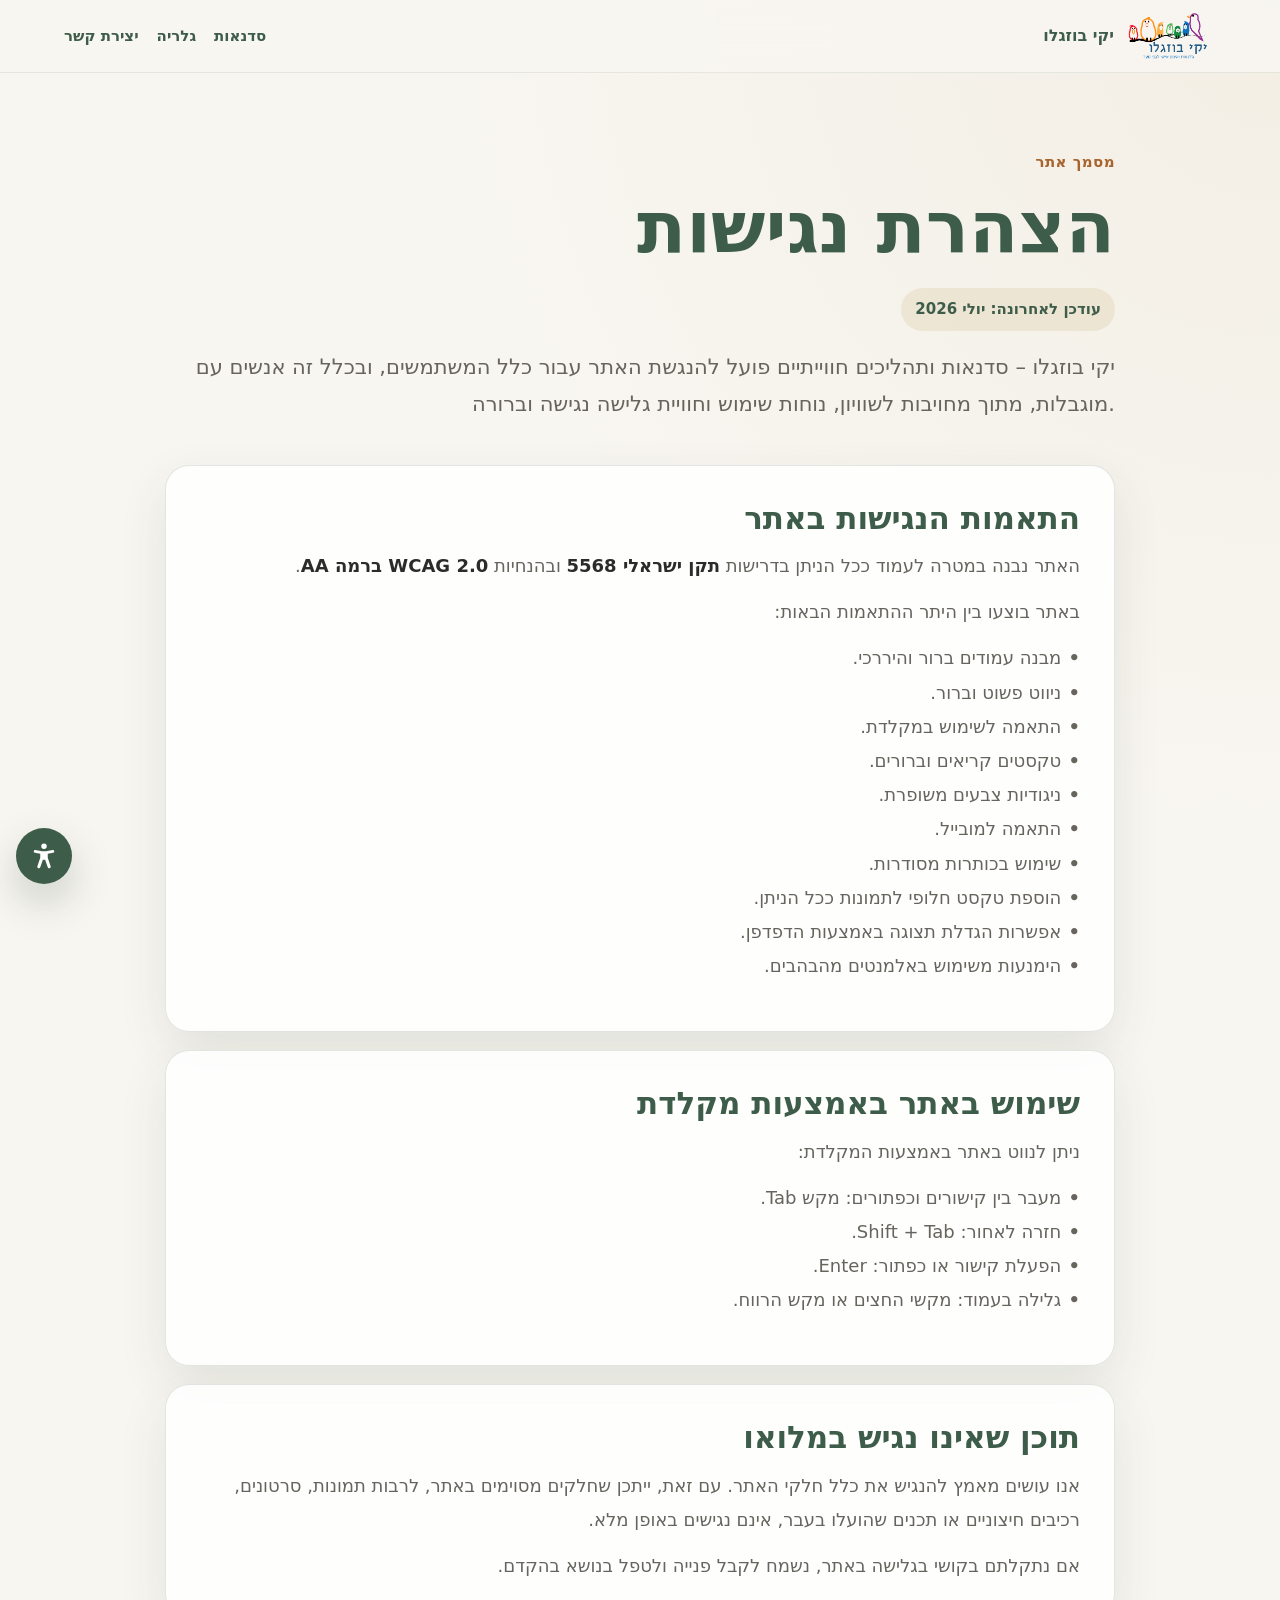
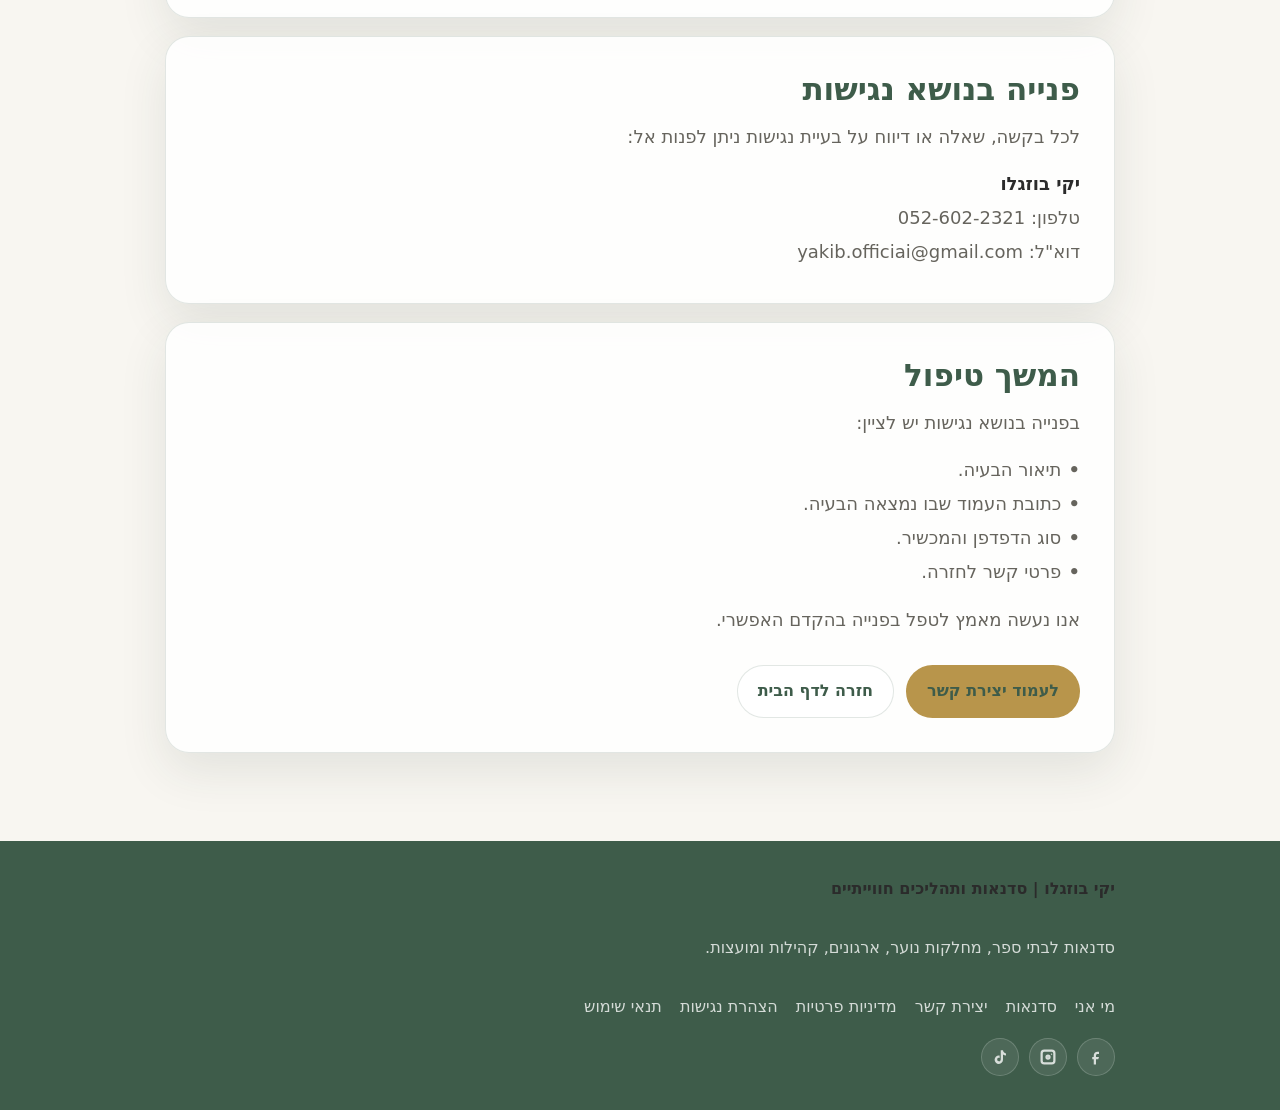
==== commit 5b697b0e: "Restore site to pre-scroll-restoration version" ====
--- a/accessibility.html
+++ b/accessibility.html
@@ -359,7 +359,7 @@
   </head>
   <body>
     <header class="site-header">
-      <a class="brand" href="index.html?restoreScroll=1" aria-label="חזרה לדף הבית">
+      <a class="brand" href="index.html" aria-label="חזרה לדף הבית">
         <img src="assets/images/logo.png" alt="לוגו יקי בוזגלו">
         <span>יקי בוזגלו</span>
       </a>
@@ -432,7 +432,7 @@
           <p>אנו נעשה מאמץ לטפל בפנייה בהקדם האפשרי.</p>
           <div class="actions">
             <a class="button" href="index.html#contact">לעמוד יצירת קשר</a>
-            <a class="button secondary" href="index.html?restoreScroll=1">חזרה לדף הבית</a>
+            <a class="button secondary" href="index.html">חזרה לדף הבית</a>
           </div>
         </article>
       </section>
--- a/assets/css/accessibility-widget.css
+++ b/assets/css/accessibility-widget.css
@@ -1,22 +1,22 @@
 .accessibility-widget {
   position: fixed;
-  left: max(18px, env(safe-area-inset-left));
-  bottom: max(18px, env(safe-area-inset-bottom));
+  left: max(16px, env(safe-area-inset-left));
+  bottom: max(16px, env(safe-area-inset-bottom));
   z-index: 9999;
   direction: rtl;
   font-family: system-ui, -apple-system, BlinkMacSystemFont, "Segoe UI", sans-serif;
 }
 
 .accessibility-toggle {
-  width: 58px;
-  height: 58px;
+  width: 56px;
+  height: 56px;
   display: grid;
   place-items: center;
-  border: 1px solid rgba(255, 255, 255, .24);
+  border: 0;
   border-radius: 50%;
-  background: linear-gradient(145deg, #3e5c4a, #263f31);
+  background: #3e5c4a;
   color: #ffffff;
-  box-shadow: 0 20px 48px rgba(38, 63, 49, .28);
+  box-shadow: 0 18px 42px rgba(38, 63, 49, .22);
   cursor: pointer;
   transition: transform .22s ease, box-shadow .22s ease, background .22s ease;
 }
@@ -24,300 +24,109 @@
 .accessibility-toggle:hover,
 .accessibility-toggle:focus-visible {
   transform: translateY(-2px);
-  box-shadow: 0 24px 58px rgba(38, 63, 49, .34);
+  background: #324d3d;
+  box-shadow: 0 20px 48px rgba(38, 63, 49, .28);
 }
 
 .accessibility-toggle:focus-visible,
-.accessibility-panel :where(button, a):focus-visible {
-  outline: 3px solid #c97f3d;
+.accessibility-panel button:focus-visible {
+  outline: 3px solid #b8954b;
   outline-offset: 3px;
 }
 
 .accessibility-toggle svg {
-  width: 31px;
-  height: 31px;
+  width: 30px;
+  height: 30px;
   fill: currentColor;
 }
 
-.accessibility-backdrop {
-  position: fixed;
-  inset: 0;
-  z-index: -1;
-  background: rgba(18, 23, 19, .2);
-  opacity: 0;
-  transition: opacity .22s ease;
-}
-
-.accessibility-widget.is-open .accessibility-backdrop {
-  opacity: 1;
-}
-
 .accessibility-panel {
-  position: fixed;
+  position: absolute;
   left: 0;
-  top: 0;
-  bottom: 0;
-  width: min(430px, calc(100vw - 18px));
-  display: grid;
-  grid-template-rows: auto 1fr auto;
-  overflow: hidden;
-  border-right: 1px solid rgba(62, 92, 74, .15);
-  border-radius: 0 28px 28px 0;
-  background: #ffffff;
-  box-shadow: 24px 0 80px rgba(24, 38, 29, .24);
+  bottom: 70px;
+  width: min(310px, calc(100vw - 32px));
+  padding: 16px;
+  border: 1px solid rgba(62, 92, 74, .16);
+  border-radius: 22px;
+  background: rgba(255, 255, 255, .96);
+  box-shadow: 0 24px 70px rgba(38, 63, 49, .18);
   color: #2b2b2b;
   opacity: 0;
   visibility: hidden;
-  transform: translateX(-104%);
-  transition: opacity .24s ease, transform .24s ease, visibility .24s ease;
+  transform: translateY(10px);
+  transition: opacity .2s ease, transform .2s ease, visibility .2s ease;
 }
 
 .accessibility-widget.is-open .accessibility-panel {
   opacity: 1;
   visibility: visible;
-  transform: translateX(0);
+  transform: translateY(0);
 }
 
-.accessibility-panel-header {
-  min-height: 142px;
+.accessibility-panel h2 {
+  margin: 0 0 6px;
+  color: #3e5c4a;
+  font-size: 20px;
+  line-height: 1.25;
+}
+
+.accessibility-panel p {
+  margin: 0 0 12px;
+  color: #66645d;
+  font-size: 14px;
+  line-height: 1.55;
+}
+
+.accessibility-actions {
   display: grid;
-  grid-template-columns: auto 1fr;
-  align-items: start;
-  gap: 18px;
-  padding: 24px 26px 30px;
-  background: linear-gradient(135deg, #263f31, #3e5c4a);
+  gap: 8px;
+}
+
+.accessibility-actions button {
+  width: 100%;
+  min-height: 42px;
+  display: flex;
+  align-items: center;
+  justify-content: space-between;
+  gap: 12px;
+  padding: 9px 12px;
+  border: 1px solid rgba(62, 92, 74, .14);
+  border-radius: 14px;
+  background: #f8f6f1;
+  color: #2b2b2b;
+  font: inherit;
+  font-size: 15px;
+  font-weight: 800;
+  text-align: right;
+  cursor: pointer;
+  transition: background .18s ease, border-color .18s ease, transform .18s ease;
+}
+
+.accessibility-actions button:hover {
+  transform: translateY(-1px);
+  border-color: rgba(184, 149, 75, .38);
+  background: #ffffff;
+}
+
+.accessibility-actions button[aria-pressed="true"] {
+  border-color: rgba(62, 92, 74, .45);
+  background: rgba(62, 92, 74, .1);
+  color: #3e5c4a;
+}
+
+.accessibility-actions .accessibility-reset {
+  margin-top: 4px;
+  justify-content: center;
+  background: #3e5c4a;
   color: #ffffff;
 }
 
-.accessibility-close {
-  width: 44px;
-  height: 44px;
-  display: grid;
-  place-items: center;
-  border: 1px solid rgba(255, 255, 255, .34);
-  border-radius: 50%;
-  background: rgba(255, 255, 255, .1);
-  color: #ffffff;
-  font-size: 31px;
-  line-height: 1;
-  cursor: pointer;
-}
-
-.accessibility-kicker {
-  display: inline-flex;
-  margin-bottom: 8px;
-  color: #f3c476;
-  font-size: 14px;
-  font-weight: 800;
-}
-
-.accessibility-panel h2 {
-  margin: 0;
-  color: #ffffff;
-  font-size: 34px;
-  line-height: 1.15;
-}
-
-.accessibility-panel-body {
-  padding: 22px;
-  overflow-y: auto;
-  overscroll-behavior: contain;
-  background:
-    radial-gradient(circle at 18% 0%, rgba(201, 127, 61, .08), transparent 34%),
-    #f8f6f1;
-}
-
-.accessibility-group {
-  border: 1px solid rgba(62, 92, 74, .12);
-  border-radius: 22px;
-  background: rgba(255, 255, 255, .9);
-  box-shadow: 0 12px 32px rgba(38, 63, 49, .08);
-}
-
-.accessibility-group + .accessibility-group {
-  margin-top: 14px;
-}
-
-.accessibility-group-toggle {
-  width: 100%;
-  min-height: 64px;
-  display: grid;
-  grid-template-columns: 42px 1fr auto;
-  align-items: center;
-  gap: 12px;
-  padding: 12px 14px;
-  border: 0;
-  background: transparent;
-  color: #263f31;
-  font: inherit;
-  font-size: 18px;
-  font-weight: 900;
-  text-align: right;
-  cursor: pointer;
-}
-
-.accessibility-group-icon,
-.accessibility-control-icon {
-  display: grid;
-  place-items: center;
-  color: #263f31;
-  font-weight: 900;
-}
-
-.accessibility-group-icon {
-  width: 42px;
-  height: 42px;
-  border-radius: 16px;
-  background: rgba(201, 127, 61, .13);
-  color: #c97f3d;
-  font-size: 20px;
-}
-
-.accessibility-group-chevron {
-  color: #c97f3d;
-  font-size: 22px;
-  transition: transform .2s ease;
-}
-
-.accessibility-group-toggle[aria-expanded="true"] .accessibility-group-chevron {
-  transform: rotate(180deg);
-}
-
-.accessibility-group-panel {
-  display: grid;
-  grid-template-columns: repeat(2, minmax(0, 1fr));
-  gap: 12px;
-  padding: 0 14px 16px;
-}
-
-.accessibility-option,
-.accessibility-stepper {
-  min-height: 112px;
-  display: grid;
-  align-content: center;
-  justify-items: center;
-  gap: 8px;
-  padding: 14px 10px;
-  border: 1px solid rgba(62, 92, 74, .14);
-  border-radius: 18px;
-  background: #ffffff;
-  color: #2b2b2b;
-  font: inherit;
-  font-size: 15px;
-  font-weight: 850;
-  text-align: center;
-  cursor: pointer;
-  transition: transform .18s ease, border-color .18s ease, box-shadow .18s ease, background .18s ease;
-}
-
-.accessibility-option:hover,
-.accessibility-stepper:hover {
-  transform: translateY(-2px);
-  border-color: rgba(201, 127, 61, .42);
-  box-shadow: 0 12px 26px rgba(38, 63, 49, .1);
-}
-
-.accessibility-option[aria-pressed="true"] {
-  border-color: rgba(38, 63, 49, .55);
-  background: #263f31;
-  color: #ffffff;
-}
-
-.accessibility-option[aria-pressed="true"] .accessibility-control-icon {
-  color: #f3c476;
-}
-
-.accessibility-control-icon {
-  min-height: 34px;
-  font-size: 31px;
-  line-height: 1;
-}
-
-.accessibility-control-label {
-  font-weight: 900;
-}
-
-.accessibility-stepper {
-  grid-column: 1 / -1;
-  min-height: 128px;
-}
-
-.accessibility-stepper-actions {
-  width: 100%;
-  display: grid;
-  grid-template-columns: 42px 1fr 42px;
-  align-items: center;
-  gap: 10px;
-}
-
-.accessibility-stepper-actions button {
-  width: 42px;
-  height: 42px;
-  border: 0;
-  border-radius: 50%;
-  background: #263f31;
-  color: #ffffff;
-  font-size: 24px;
-  font-weight: 900;
-  cursor: pointer;
-}
-
-.accessibility-stepper-actions output {
-  display: grid;
-  place-items: center;
-  min-height: 38px;
-  border-radius: 999px;
-  background: #f8f6f1;
-  color: #263f31;
-  font-weight: 900;
-}
-
-.accessibility-panel-footer {
-  display: grid;
-  grid-template-columns: 1fr auto;
-  align-items: center;
-  gap: 14px;
-  padding: 18px 22px max(18px, env(safe-area-inset-bottom));
-  border-top: 1px solid rgba(62, 92, 74, .12);
-  background: #ffffff;
-}
-
-.accessibility-reset {
-  min-height: 46px;
-  border: 0;
-  border-radius: 999px;
-  background: #263f31;
-  color: #ffffff;
-  font: inherit;
-  font-weight: 900;
-  cursor: pointer;
-}
-
-.accessibility-panel-footer a {
-  color: #c97f3d;
-  font-weight: 900;
-  text-decoration: none;
-}
-
-html[data-accessibility-text="1"] body :where(p, li, a, button, input, textarea, select, label, span, h1, h2, h3, h4, h5, h6) {
+html[data-accessibility-text="large"] body :where(p, li, a, button, input, textarea, select, label, span, h1, h2, h3, h4, h5, h6) {
   font-size: calc(1em * 1.1) !important;
 }
 
-html[data-accessibility-text="2"] body :where(p, li, a, button, input, textarea, select, label, span, h1, h2, h3, h4, h5, h6) {
-  font-size: calc(1em * 1.2) !important;
-}
-
-html[data-accessibility-text="-1"] body :where(p, li, a, button, input, textarea, select, label, span, h1, h2, h3, h4, h5, h6) {
+html[data-accessibility-text="small"] body :where(p, li, a, button, input, textarea, select, label, span, h1, h2, h3, h4, h5, h6) {
   font-size: calc(1em * .94) !important;
-}
-
-html.accessibility-line-spacing body :where(p, li, blockquote, dd, dt, a, button, input, textarea, select, label, span) {
-  line-height: 1.9 !important;
-}
-
-html.accessibility-letter-spacing body,
-html.accessibility-letter-spacing body * {
-  letter-spacing: .08em !important;
 }
 
 html.accessibility-readable-font body,
@@ -327,52 +136,27 @@
 
 html.accessibility-highlight-links a {
   text-decoration: underline !important;
-  text-decoration-thickness: 3px !important;
-  text-underline-offset: .24em !important;
-}
-
-html.accessibility-highlight-headings body :where(h1, h2, h3, h4, h5, h6) {
-  outline: 2px solid rgba(201, 127, 61, .65) !important;
-  outline-offset: .12em !important;
-}
-
-html.accessibility-pause-animations *,
-html.accessibility-pause-animations *::before,
-html.accessibility-pause-animations *::after {
-  animation: none !important;
-  scroll-behavior: auto !important;
-  transition: none !important;
-}
-
-html.accessibility-grayscale body {
-  filter: grayscale(1) !important;
+  text-decoration-thickness: 2px !important;
+  text-underline-offset: .22em !important;
 }
 
 html.accessibility-high-contrast body {
   background: #ffffff !important;
-  color: #000000 !important;
+  color: #111111 !important;
 }
 
 html.accessibility-high-contrast body :where(p, li, span, h1, h2, h3, h4, h5, h6, label, strong) {
-  color: #000000 !important;
+  color: #111111 !important;
 }
 
 html.accessibility-high-contrast body :where(a, button) {
   color: #000000 !important;
 }
 
-html.accessibility-high-contrast body :where(.card, .policy-card, .term-card, .accessibility-card, .workshop-card, .contact-panel, .team-panel, .partners-carousel, .accessibility-panel, .accessibility-group, .accessibility-option, .accessibility-stepper) {
+html.accessibility-high-contrast body :where(.card, .policy-card, .term-card, .accessibility-card, .workshop-card, .contact-panel, .team-panel, .partners-carousel, .accessibility-panel) {
   border-color: #000000 !important;
   background: #ffffff !important;
   box-shadow: none !important;
-}
-
-html.accessibility-high-contrast .accessibility-toggle,
-html.accessibility-high-contrast .accessibility-reset,
-html.accessibility-high-contrast .accessibility-stepper-actions button,
-html.accessibility-high-contrast .accessibility-option[aria-pressed="true"] {
-  background: #000000 !important;
-  color: #ffffff !important;
 }
 
 html.accessibility-dark-mode body {
@@ -380,7 +164,7 @@
   color: #f8f6f1 !important;
 }
 
-html.accessibility-dark-mode body :where(.section, .soft-band, .card, .policy-card, .term-card, .accessibility-card, .workshop-card, .contact-panel, .team-panel, .partners-carousel, .accessibility-panel, .accessibility-group, .accessibility-option, .accessibility-stepper, .accessibility-panel-footer) {
+html.accessibility-dark-mode body :where(.section, .soft-band, .card, .policy-card, .term-card, .accessibility-card, .workshop-card, .contact-panel, .team-panel, .partners-carousel, .accessibility-panel) {
   background: #202820 !important;
   color: #f8f6f1 !important;
   border-color: rgba(248, 246, 241, .22) !important;
@@ -390,61 +174,18 @@
   color: #f8f6f1 !important;
 }
 
-html.accessibility-dark-mode .accessibility-panel-body {
-  background: #171b18 !important;
-}
-
-html.accessibility-dark-mode .accessibility-control-icon,
-html.accessibility-dark-mode .accessibility-group-icon {
-  color: #f3c476 !important;
-}
-
 @media (max-width: 640px) {
-  .accessibility-widget {
-    left: max(12px, env(safe-area-inset-left));
-    bottom: max(12px, env(safe-area-inset-bottom));
-  }
-
   .accessibility-toggle {
-    width: 52px;
-    height: 52px;
+    width: 50px;
+    height: 50px;
   }
 
   .accessibility-toggle svg {
-    width: 28px;
-    height: 28px;
+    width: 27px;
+    height: 27px;
   }
 
   .accessibility-panel {
-    width: min(92vw, 390px);
-    border-radius: 0 24px 24px 0;
-  }
-
-  .accessibility-panel-header {
-    min-height: 124px;
-    padding: 20px 20px 26px;
-  }
-
-  .accessibility-panel h2 {
-    font-size: 30px;
-  }
-
-  .accessibility-panel-body {
-    padding: 16px;
-  }
-
-  .accessibility-group-panel {
-    gap: 10px;
-    padding-inline: 12px;
-  }
-
-  .accessibility-option,
-  .accessibility-stepper {
-    min-height: 104px;
-    font-size: 14px;
-  }
-
-  .accessibility-panel-footer {
-    grid-template-columns: 1fr;
+    bottom: 62px;
   }
 }
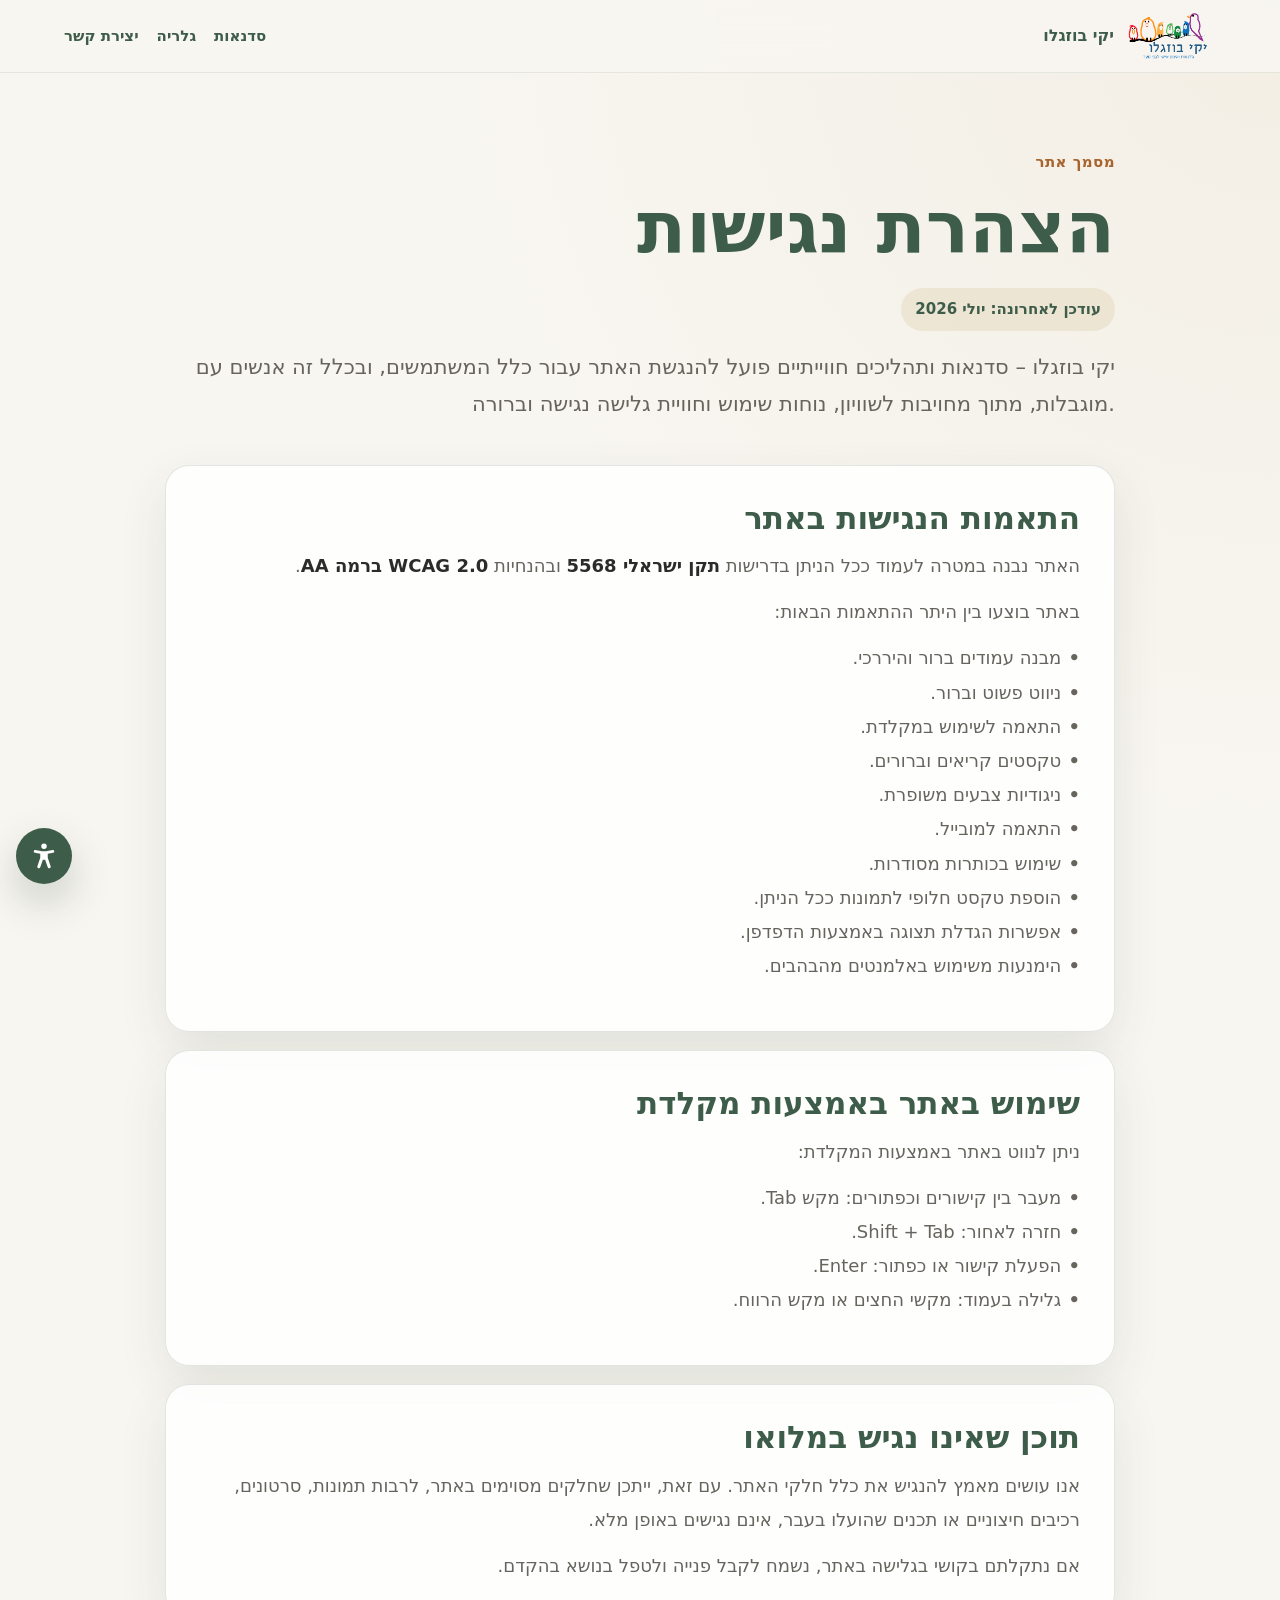
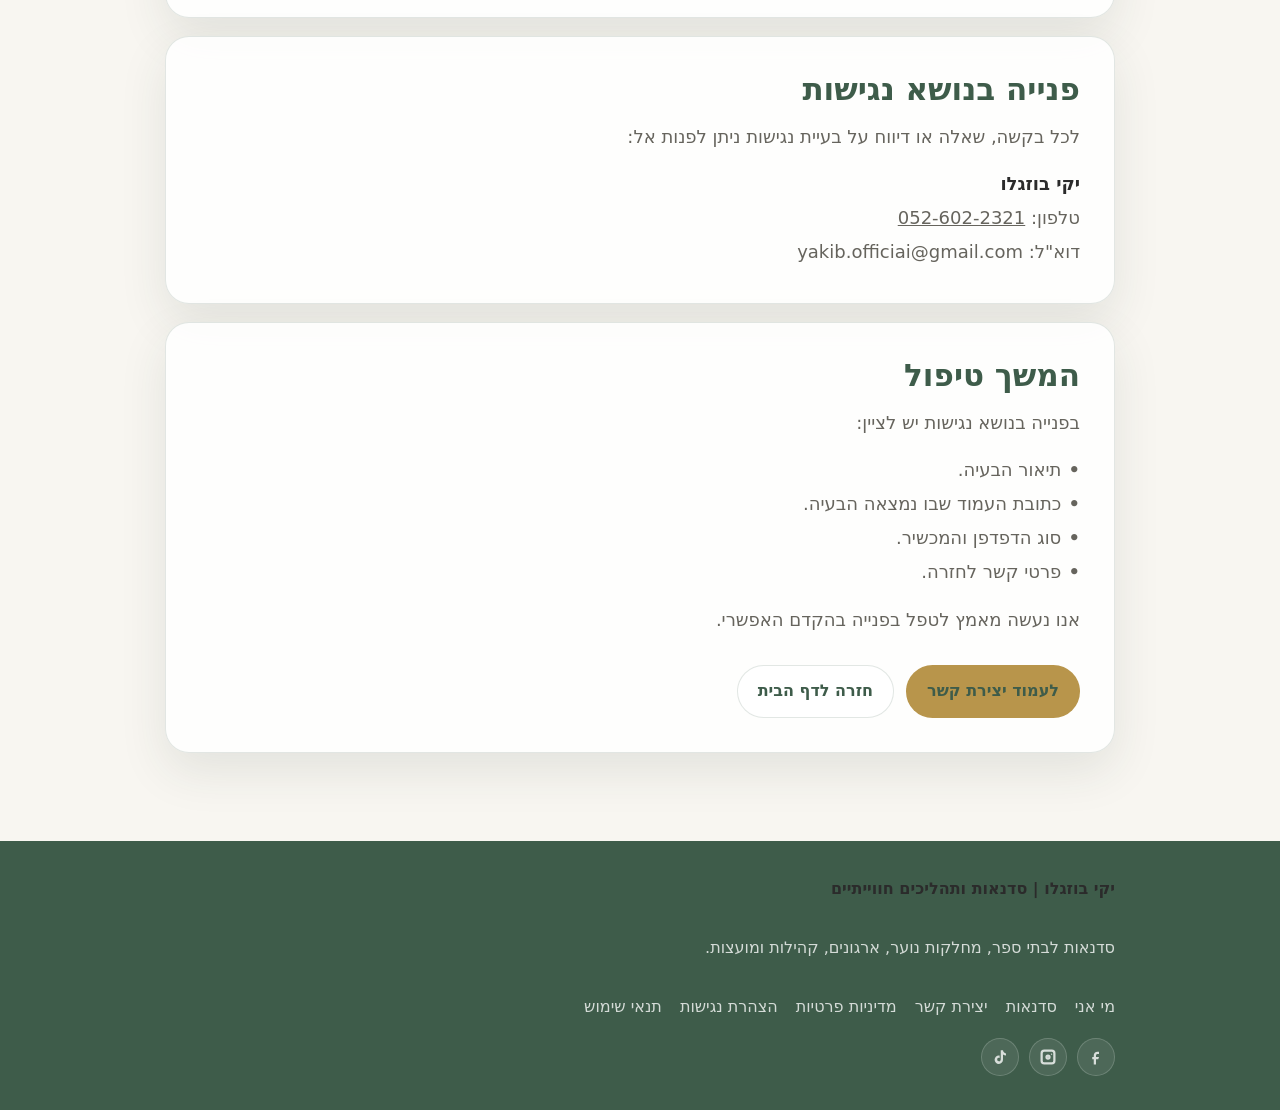
==== commit 35257423: "Fix workshop contact links" ====
--- a/accessibility.html
+++ b/accessibility.html
@@ -1,6 +1,13 @@
 <!doctype html>
 <html lang="he" dir="ltr">
   <head>
+    <script type="text/javascript">
+        (function(c,l,a,r,i,t,y){
+            c[a]=c[a]||function(){(c[a].q=c[a].q||[]).push(arguments)};
+            t=l.createElement(r);t.async=1;t.src="https://www.clarity.ms/tag/"+i;
+            y=l.getElementsByTagName(r)[0];y.parentNode.insertBefore(t,y);
+        })(window, document, "clarity", "script", "xnafvwif09");
+    </script>
     <meta charset="utf-8">
     <meta name="viewport" content="width=device-width, initial-scale=1">
     <title>הצהרת נגישות | יקי בוזגלו</title>
@@ -417,7 +424,7 @@
         <article class="accessibility-card" id="accessibility-contact">
           <h2>פנייה בנושא נגישות</h2>
           <p>לכל בקשה, שאלה או דיווח על בעיית נגישות ניתן לפנות אל:</p>
-          <p><strong>יקי בוזגלו</strong><br>טלפון: 052-602-2321<br>דוא"ל: yakib.officiai@gmail.com</p>
+          <p><strong>יקי בוזגלו</strong><br>טלפון: <a href="tel:+972526022321">052-602-2321</a><br>דוא"ל: yakib.officiai@gmail.com</p>
         </article>
 
         <article class="accessibility-card" id="follow-up">
